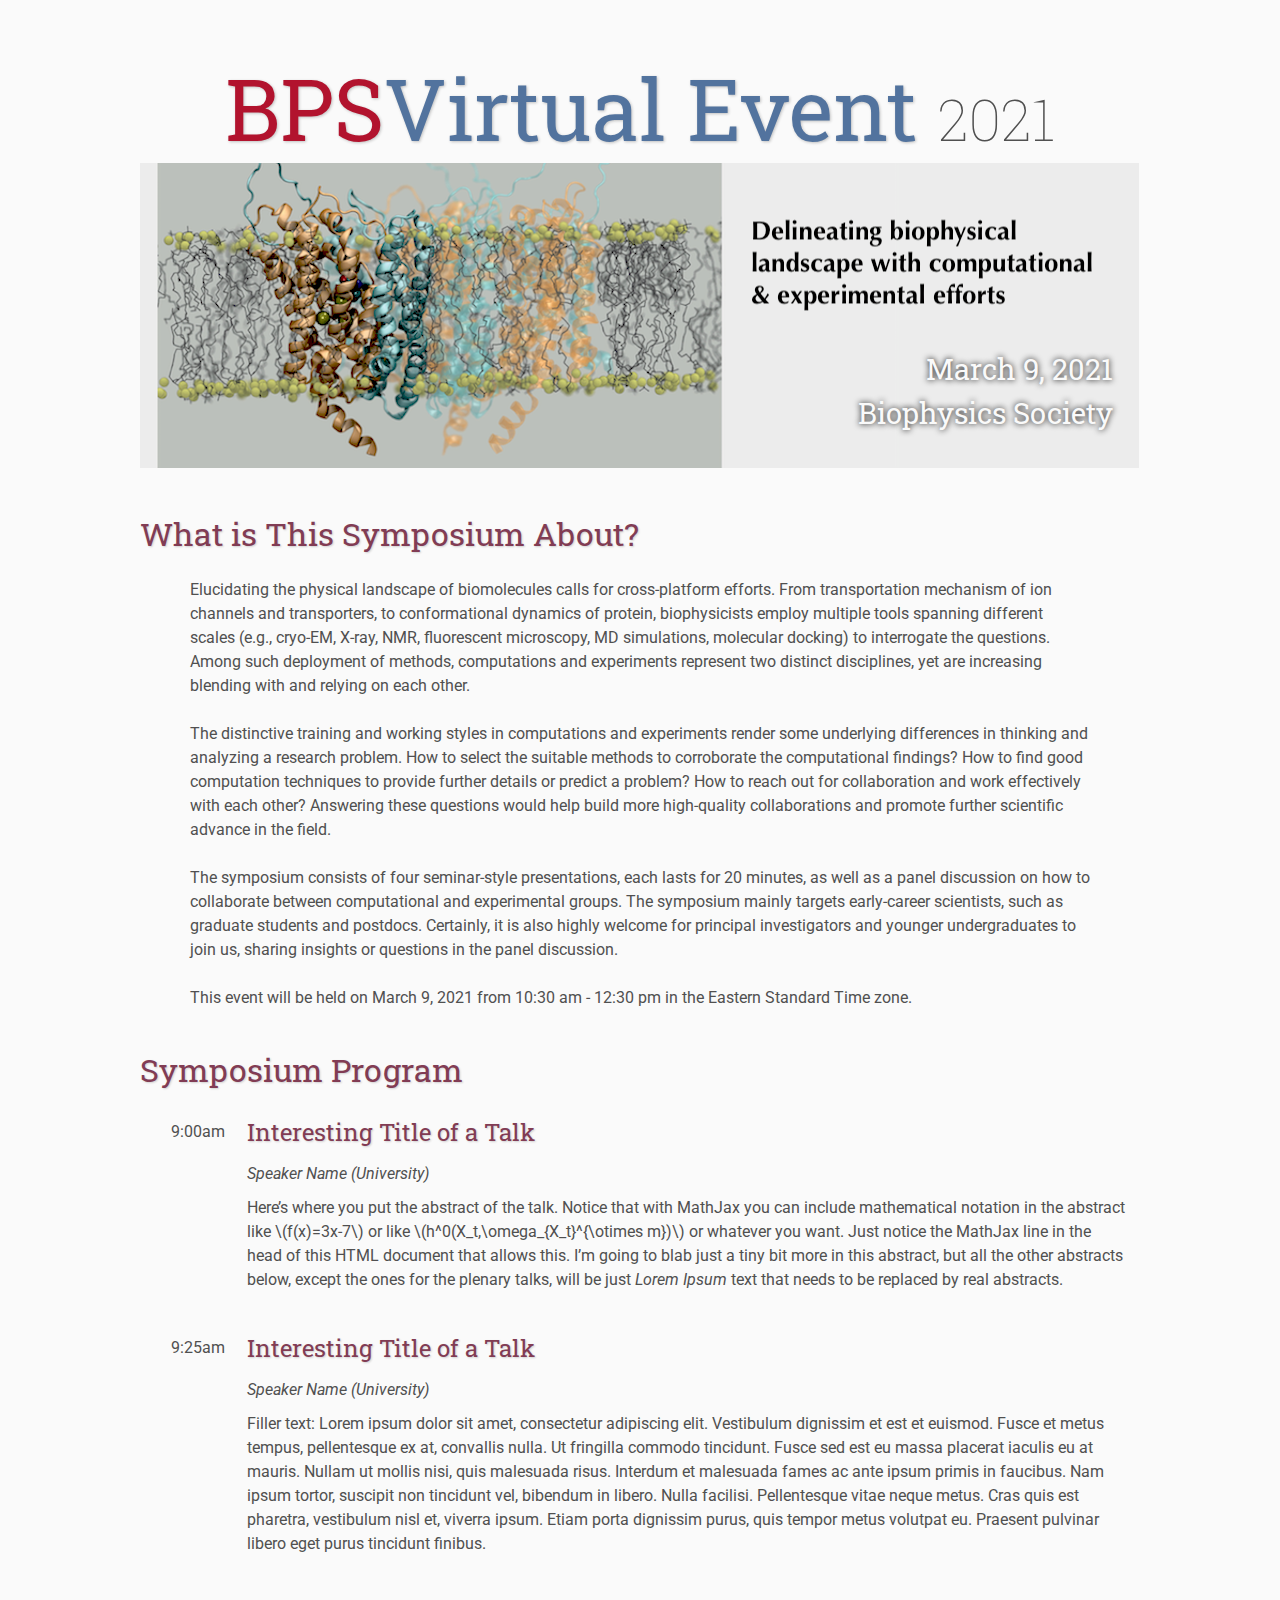
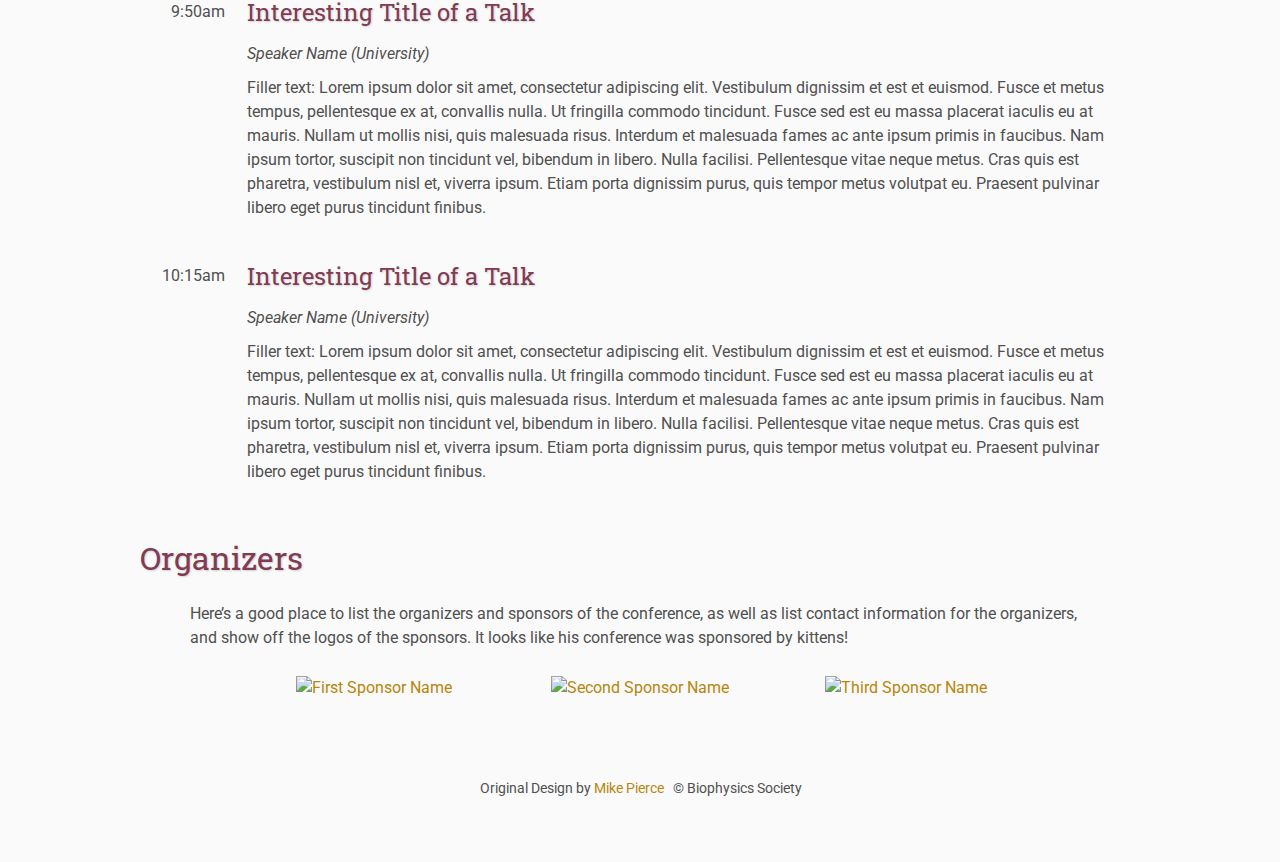
==== index.html @ ab9d761b "Update index.html" ====
<!DOCTYPE html>
<html lang='en'>

<head>
    <base href=".">
    <link rel="shortcut icon" type="image/png" href="assets/favicon.png"/>
    <link rel="stylesheet" type="text/css" media="all" href="assets/main.css"/>
    <meta name="description" content="Conference Template">
    <meta name="resource-type" content="document">
    <meta name="distribution" content="global">
    <meta name="KeyWords" content="Conference">
    <title>BPS Virtual Event</title>
</head>

<body>

    <div class="banner">
        <img src="assets/banner8.png" alt="Conference Banner">
        <div class="top-left">
            <span class="title1">BPS</span><span class="title2">Virtual Event</span> <span class="year">2021</span>
        </div>
        <div class="bottom-right">
            March 9, 2021 <br> Biophysics Society
        </div>
    </div>


    <h2>What is This Symposium About?</h2>
    <p>
        Elucidating the physical landscape of biomolecules calls for cross-platform efforts. From transportation mechanism of ion channels and transporters, to conformational dynamics of protein, biophysicists employ multiple tools spanning different scales (e.g., cryo-EM, X-ray, NMR, fluorescent microscopy, MD simulations, molecular docking) to interrogate the questions. Among such deployment of methods, computations and experiments represent two distinct disciplines, yet are increasing blending with and relying on each other.
    </p>
    <p>
        The distinctive training and working styles in computations and experiments render some underlying differences in thinking and analyzing a research problem. How to select the suitable methods to corroborate the computational findings? How to find good computation techniques to provide further details or predict a problem? How to reach out for collaboration and work effectively with each other? Answering these questions would help build more high-quality collaborations and promote further scientific advance in the field.
    </p>
    <p>
        The symposium consists of four seminar-style presentations, each lasts for 20 minutes, as well as a panel discussion on how to collaborate between computational and experimental groups. The symposium mainly targets early-career scientists, such as graduate students and postdocs. Certainly, it is also highly welcome for principal investigators and younger undergraduates to join us, sharing insights or questions in the panel discussion.
    </p>
    <p>
        This event will be held on March 9, 2021 from 10:30 am - 12:30 pm in the Eastern Standard Time zone.
    </p>

    <h2>Symposium Program</h2>
    <table id="PUTSPEAKERNAMEHERE">
        <tr>
            <td class="date" rowspan="3">
                9:00am
            </td>
            <td class="title">
                Interesting Title of a Talk
            </td>
        </tr>
        <tr>
            <td class="speaker">
                Speaker Name (University)
            </td>
        </tr>
        <tr>
            <td class="abstract">
                Here&rsquo;s where you put the abstract of the talk. Notice that with MathJax you can include mathematical notation in the abstract like \(f(x)=3x-7\) or like \(h^0(X_t,\omega_{X_t}^{\otimes m})\) or whatever you want. Just notice the MathJax line in the head of this HTML document that allows this. I&rsquo;m going to blab just a tiny bit more in this abstract, but all the other abstracts below, except the ones for the plenary talks, will be just <i>Lorem Ipsum</i> text that needs to be replaced by real abstracts.
            </td>
        </tr>
    </table>

    <table id="PUTSPEAKERNAMEHERE">
        <tr>
            <td class="date" rowspan="3">
                9:25am
            </td>
            <td class="title">
                Interesting Title of a Talk
            </td>
        </tr>
        <tr>
            <td class="speaker">
                Speaker Name (University)
            </td>
        </tr>
        <tr>
            <td class="abstract">
                Filler text: Lorem ipsum dolor sit amet, consectetur adipiscing elit. Vestibulum dignissim et est et euismod. Fusce et metus tempus, pellentesque ex at, convallis nulla. Ut fringilla commodo tincidunt. Fusce sed est eu massa placerat iaculis eu at mauris. Nullam ut mollis nisi, quis malesuada risus. Interdum et malesuada fames ac ante ipsum primis in faucibus. Nam ipsum tortor, suscipit non tincidunt vel, bibendum in libero. Nulla facilisi. Pellentesque vitae neque metus. Cras quis est pharetra, vestibulum nisl et, viverra ipsum. Etiam porta dignissim purus, quis tempor metus volutpat eu. Praesent pulvinar libero eget purus tincidunt finibus.
            </td>
        </tr>
    </table>

    <table id="PUTSPEAKERNAMEHERE">
        <tr>
            <td class="date" rowspan="3">
                9:50am
            </td>
            <td class="title">
                Interesting Title of a Talk
            </td>
        </tr>
        <tr>
            <td class="speaker">
                Speaker Name (University)
            </td>
        </tr>
        <tr>
            <td class="abstract">
                Filler text: Lorem ipsum dolor sit amet, consectetur adipiscing elit. Vestibulum dignissim et est et euismod. Fusce et metus tempus, pellentesque ex at, convallis nulla. Ut fringilla commodo tincidunt. Fusce sed est eu massa placerat iaculis eu at mauris. Nullam ut mollis nisi, quis malesuada risus. Interdum et malesuada fames ac ante ipsum primis in faucibus. Nam ipsum tortor, suscipit non tincidunt vel, bibendum in libero. Nulla facilisi. Pellentesque vitae neque metus. Cras quis est pharetra, vestibulum nisl et, viverra ipsum. Etiam porta dignissim purus, quis tempor metus volutpat eu. Praesent pulvinar libero eget purus tincidunt finibus.
            </td>
        </tr>
    </table>
    
    <table id="PUTSPEAKERNAMEHERE">
        <tr>
            <td class="date" rowspan="3">
                10:15am
            </td>
            <td class="title">
                Interesting Title of a Talk
            </td>
        </tr>
        <tr>
            <td class="speaker">
                Speaker Name (University)
            </td>
        </tr>
        <tr>
            <td class="abstract">
                Filler text: Lorem ipsum dolor sit amet, consectetur adipiscing elit. Vestibulum dignissim et est et euismod. Fusce et metus tempus, pellentesque ex at, convallis nulla. Ut fringilla commodo tincidunt. Fusce sed est eu massa placerat iaculis eu at mauris. Nullam ut mollis nisi, quis malesuada risus. Interdum et malesuada fames ac ante ipsum primis in faucibus. Nam ipsum tortor, suscipit non tincidunt vel, bibendum in libero. Nulla facilisi. Pellentesque vitae neque metus. Cras quis est pharetra, vestibulum nisl et, viverra ipsum. Etiam porta dignissim purus, quis tempor metus volutpat eu. Praesent pulvinar libero eget purus tincidunt finibus.
            </td>
        </tr>
    </table>    
    
    <h2>Organizers</h2>
    <p>
        Here&rsquo;s a good place to list the organizers and sponsors of the conference,
        as well as list contact information for the organizers,
        and show off the logos of the sponsors.
        It looks like his conference was sponsored by kittens!
    </p>
    <table class="sponsors">
        <tr>
            <td class="sponsor">
                <a href="http://www.eyebleach.me/">
                    <img src="assets/kitten1.jpg" alt="First Sponsor Name">
                </a>
            </td>
            <td class="sponsor">
                <a href="http://www.eyebleach.me/">
                    <img src="assets/kitten2.jpg" alt="Second Sponsor Name" style="width: 80%">
                </a>
            </td>
            <td class="sponsor">
                <a href="http://www.eyebleach.me/">
                    <img src="assets/kitten3.jpg" alt="Third Sponsor Name">
                </a>
            </td>
        </tr>
    </table>

    <table class="footer">
        <tr>
            <td class="footer">Original Design by <a target="_blank" href="http://math.ucr.edu/~mpierce/">Mike Pierce</a></td> 
            <td class="footer">&copy; Biophysics Society</td> 
        </tr>
    </table>

    </body>
</html>
---- assets/main.css ----
/* main.css */

/* These are the colors and fonts used throughout the webpage.
 * I've listed them here so that a user may easily
 * do a search-and-replace for these to change the site theme.
 *   'Roboto',sans-serif; Font for the title text
 *   'Roboto-Slab',serif; Font for the body text 
 *   #fafafa; Background color of the site
 *   #505050; Foreground (text) color of the site
 *   #52739e; Navy, "Template" in the logo, current page in navigation, special titles in the Program
 *   #b2132e; Reddish, "Conference" in the logo, hover color for links
 *   #813c54; Heading color, titles in the Program
 *   #b8860b; Dark Goldenrod, color for links
 */

@import url('https://fonts.googleapis.com/css?family=Roboto%7CRoboto+Slab');

*{
    border:0;
    font:inherit;
    font-size:1em;
    margin:0;
    padding:0;
    vertical-align:baseline;
}

body{
    background-color: #fafafa;
    background-size: cover;
    background-attachment: fixed;
    color: #505050; 
    text-align:left;
    font-family:'Roboto',sans-serif;
    font-size:1em;
    line-height:1.5em;
    margin: 60px auto;
    width: 1000px;
}

a{color: #b8860b; text-decoration:none;}
a.current{color: #52739e;}
a.current:hover{color: #e82945;}
a:hover{color: #b2132e;}
a:active{color: #e82945;}
h1,h2,h3,h4{clear:left; color: #813c54; margin:1.5em 0em 1em 0em; font-family:'Roboto Slab',serif; text-shadow: 1px 1px 2px #d0d0d0;}
h1{font-size:2.67em;}
h2{font-size:2.00em;}
h3{font-size:1.67em;}
h4{font-size:1.33em;}
p{list-style:none; margin:24px auto 24px auto; padding:0px; width:900px; text-align:left;}
li a, p a {text-decoration:underline; text-decoration-color:#b8860b;}
ul{list-style:none; margin:24px auto 24px auto; padding:0px; width:800px; text-align:left;}
ul li{list-style:none; margin:0px auto 0px auto; padding:0px; text-align:left;}
i,em{font-style:italic;}
b,strong{font-weight:bold;}
sup{
    vertical-align: super;
    font-size: 0.8em;
    line-height: 0;
}
sub{
    vertical-align: sub;
    font-size: 0.8em;
    line-height: 0;
}
table{
    width: 1000px;
    margin: 12px auto 24px auto;
    float: center;
    /* UNCOMMENT THIS FOR DEBUGGING THE ALIGNMENT */
    /*border: 1px solid black;*/
}
th,td{
    text-align: left;
    /* UNCOMMENT THIS FOR DEBUGGING THE ALIGNMENT */
    /*border: 1px solid black;*/
}

/* Website Banner */
.banner {position: relative; font-family:'Roboto Slab',serif;}
.top-left {font-size:5.33em; color: #505050; background: #fafafa; text-align: center; width: 1000px; height: 67px; position: absolute; padding: 36px 0 0 0; top: 0px;}
.bottom-right {font-size:1.83em; color: #fafafa; line-height: 1.5em; width: auto; height: 100px; padding: 0px 27px 27px 0px; text-align: right; position: absolute; bottom: 0px; right: 0px; text-shadow: 0px 0px 6px #000000;}

/* Conference Title Logo */
.title1{color: #b2132e; text-shadow: 1px 1px 3px #c0c0c0;} 
.title2{color: #52739e; text-shadow: 1px 1px 3px #c0c0c0;}
.year{color: #505050; font-size:0.67em; font-weight: lighter;}

/* Navigation Links (Home, Registration, etc) */
table.navigation{width:800px;}
td.navigation{font-size:1.67em; white-space:nowrap; width:20%; text-align:center; vertical-align:middle; padding:0px 0px 0px 0px;}

/* Sponsor Images */
table.sponsors{width:800px;}
td.sponsor{white-space:nowrap; width:33%; text-align:center; vertical-align:middle; padding:0px 0px 0px 0px;}
td.sponsor img{width: 100%}

/* The Table on the Program Page */
td.room{padding: 4px 12px 4px 4px; width: 90%; vertical-align:bottom; font-size:1.67em; color: #52739e; height:32px;}
td.date{white-space:nowrap; width:130px; text-align:right; vertical-align:top; padding:4px 16px 0px 0px;}
td.title{padding: 4px 12px 4px 4px; width: 90%; vertical-align:top; font-size:1.5em; color: #813c54; height:32px; font-family:'Roboto Slab',serif; text-shadow: 1px 1px 2px #d0d0d0; }
td.title-special{padding: 4px 12px 4px 4px; width: 90%; vertical-align:top; font-size:1.67em; color: #52739e; height:32px; font-family:'Roboto Slab',serif; text-shadow: 1px 1px 2px #d0d0d0;}
td.speaker{padding: 4px 12px 4px 4px; font-style: italic; font-size:1em; max-height:999999px}
td.abstract{padding: 4px 12px 12px 4px; font-size:1em; max-height:999999px}
td.abstract img{display: block; margin: 4px auto 8px auto}
table.plenary{padding-top: 8px; background: #ffffff;}

/* Registration and Directions iframes and Images */
iframe.registration{display:block; margin:1em auto 2em auto; width:700px; height:1400px; border:none;}
iframe.directions{display:block; margin:1em auto 2em auto; width:800px; height:400px; border:none;}
img.center{display:block; width:67%; margin:1em auto 2em auto;}

/* Flyer Images */
table.flyers{width:800px;}
td.flyer{white-space:nowrap; width:50%; text-align:center; vertical-align:middle; padding:0px 0px 0px 0px;}
td.sponsor img{width: 100%}

/* The Footer */
table.footer{font-size:0.875em; margin: 72px auto 12px auto; width:333px;}
td.footer{width:auto; text-align:center; vertical-align:middle;}

/* My hacky way of making the site mobile-friendly */
@media only screen and (max-width: 1100px) {
    h2{font-size:3.00em;}
    p{font-size:1.5em; line-height:1.5em;}
    th,td,tr{font-size:1.5em; line-height:1.5em;}
    td.date{font-size:1em; padding-top:0.5em;}
    td.navigation{font-size:1.5em; padding:0px 20px 0px 20px;}
    table.footer{font-size:0.33em;}
}
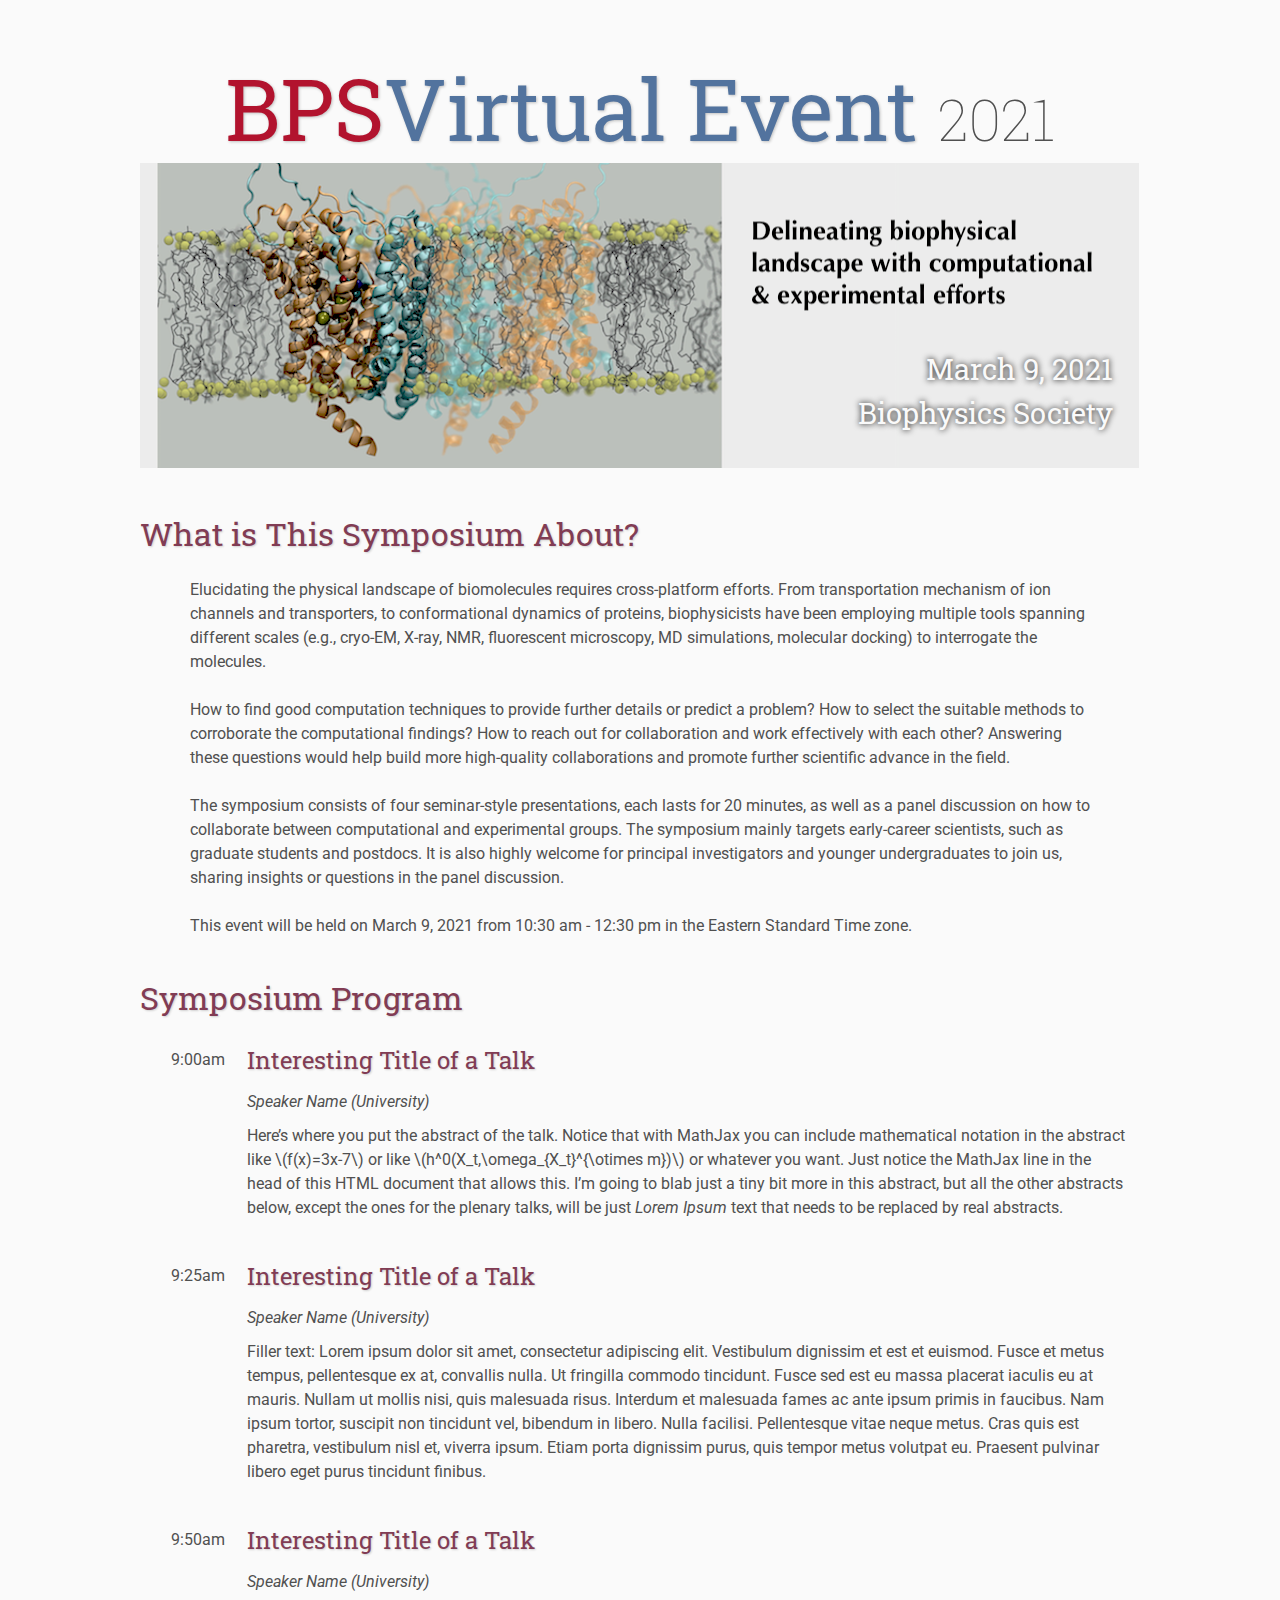
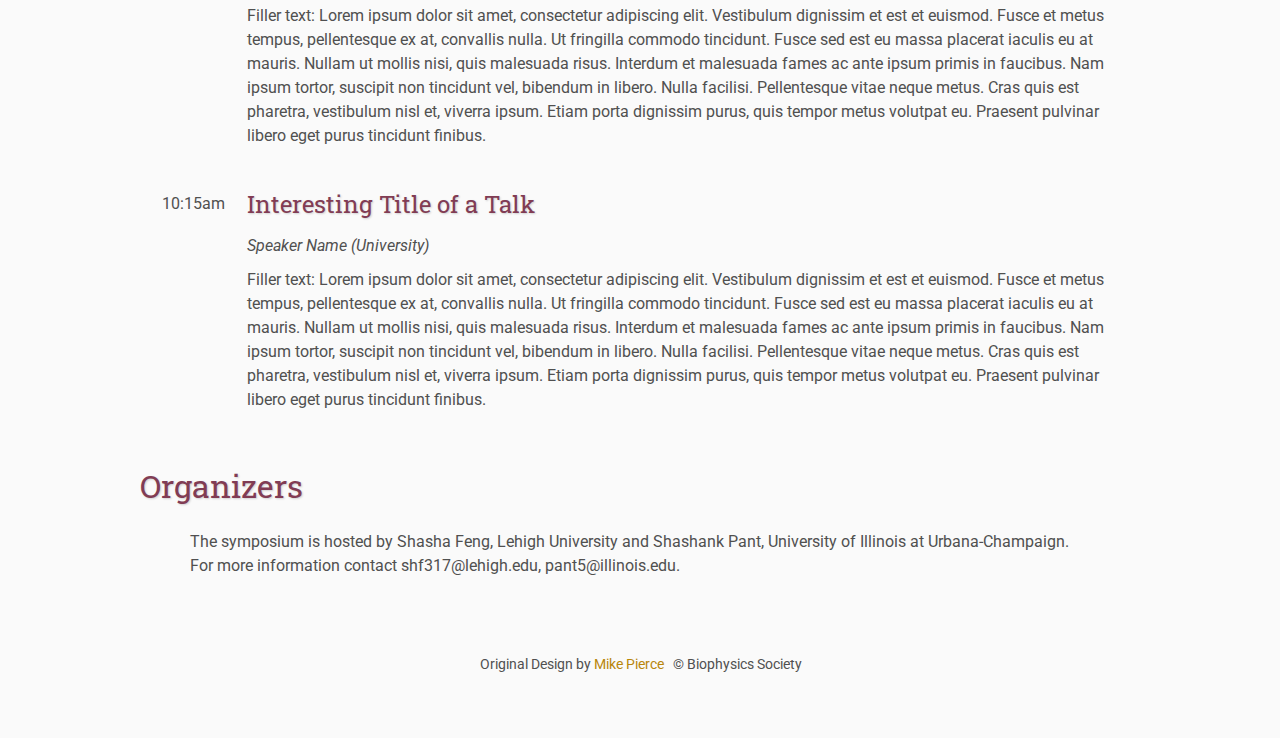
==== commit ee83f75c: "Update index.html" ====
--- a/index.html
+++ b/index.html
@@ -27,13 +27,13 @@
 
     <h2>What is This Symposium About?</h2>
     <p>
-        Elucidating the physical landscape of biomolecules calls for cross-platform efforts. From transportation mechanism of ion channels and transporters, to conformational dynamics of protein, biophysicists employ multiple tools spanning different scales (e.g., cryo-EM, X-ray, NMR, fluorescent microscopy, MD simulations, molecular docking) to interrogate the questions. Among such deployment of methods, computations and experiments represent two distinct disciplines, yet are increasing blending with and relying on each other.
+        Elucidating the physical landscape of biomolecules requires cross-platform efforts. From transportation mechanism of ion channels and transporters, to conformational dynamics of proteins, biophysicists have been employing multiple tools spanning different scales (e.g., cryo-EM, X-ray, NMR, fluorescent microscopy, MD simulations, molecular docking) to interrogate the molecules.
     </p>
     <p>
-        The distinctive training and working styles in computations and experiments render some underlying differences in thinking and analyzing a research problem. How to select the suitable methods to corroborate the computational findings? How to find good computation techniques to provide further details or predict a problem? How to reach out for collaboration and work effectively with each other? Answering these questions would help build more high-quality collaborations and promote further scientific advance in the field.
+        How to find good computation techniques to provide further details or predict a problem? How to select the suitable methods to corroborate the computational findings? How to reach out for collaboration and work effectively with each other? Answering these questions would help build more high-quality collaborations and promote further scientific advance in the field.
     </p>
     <p>
-        The symposium consists of four seminar-style presentations, each lasts for 20 minutes, as well as a panel discussion on how to collaborate between computational and experimental groups. The symposium mainly targets early-career scientists, such as graduate students and postdocs. Certainly, it is also highly welcome for principal investigators and younger undergraduates to join us, sharing insights or questions in the panel discussion.
+        The symposium consists of four seminar-style presentations, each lasts for 20 minutes, as well as a panel discussion on how to collaborate between computational and experimental groups. The symposium mainly targets early-career scientists, such as graduate students and postdocs. It is also highly welcome for principal investigators and younger undergraduates to join us, sharing insights or questions in the panel discussion.
     </p>
     <p>
         This event will be held on March 9, 2021 from 10:30 am - 12:30 pm in the Eastern Standard Time zone.
@@ -126,30 +126,8 @@
     
     <h2>Organizers</h2>
     <p>
-        Here&rsquo;s a good place to list the organizers and sponsors of the conference,
-        as well as list contact information for the organizers,
-        and show off the logos of the sponsors.
-        It looks like his conference was sponsored by kittens!
+       The symposium is hosted by Shasha Feng, Lehigh University and Shashank Pant, University of Illinois at Urbana-Champaign. For more information contact shf317@lehigh.edu, pant5@illinois.edu.
     </p>
-    <table class="sponsors">
-        <tr>
-            <td class="sponsor">
-                <a href="http://www.eyebleach.me/">
-                    <img src="assets/kitten1.jpg" alt="First Sponsor Name">
-                </a>
-            </td>
-            <td class="sponsor">
-                <a href="http://www.eyebleach.me/">
-                    <img src="assets/kitten2.jpg" alt="Second Sponsor Name" style="width: 80%">
-                </a>
-            </td>
-            <td class="sponsor">
-                <a href="http://www.eyebleach.me/">
-                    <img src="assets/kitten3.jpg" alt="Third Sponsor Name">
-                </a>
-            </td>
-        </tr>
-    </table>
 
     <table class="footer">
         <tr>
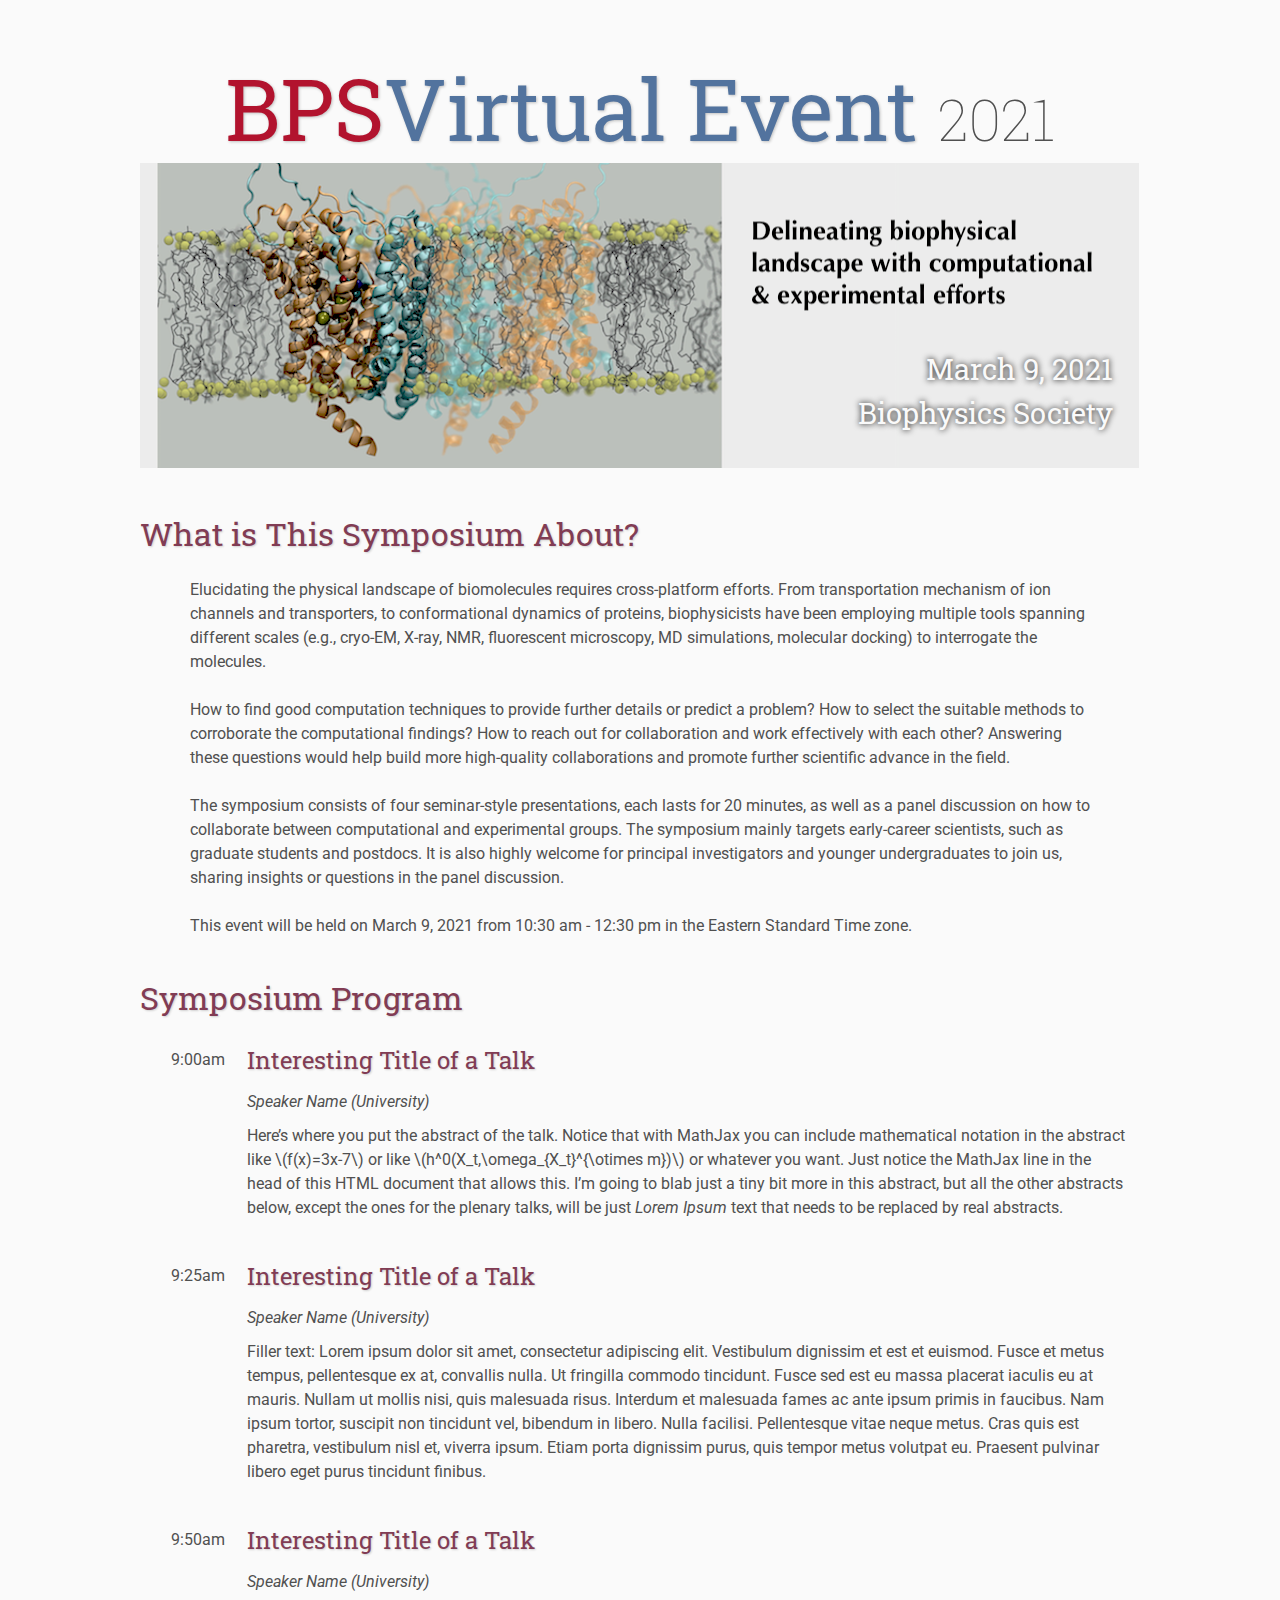
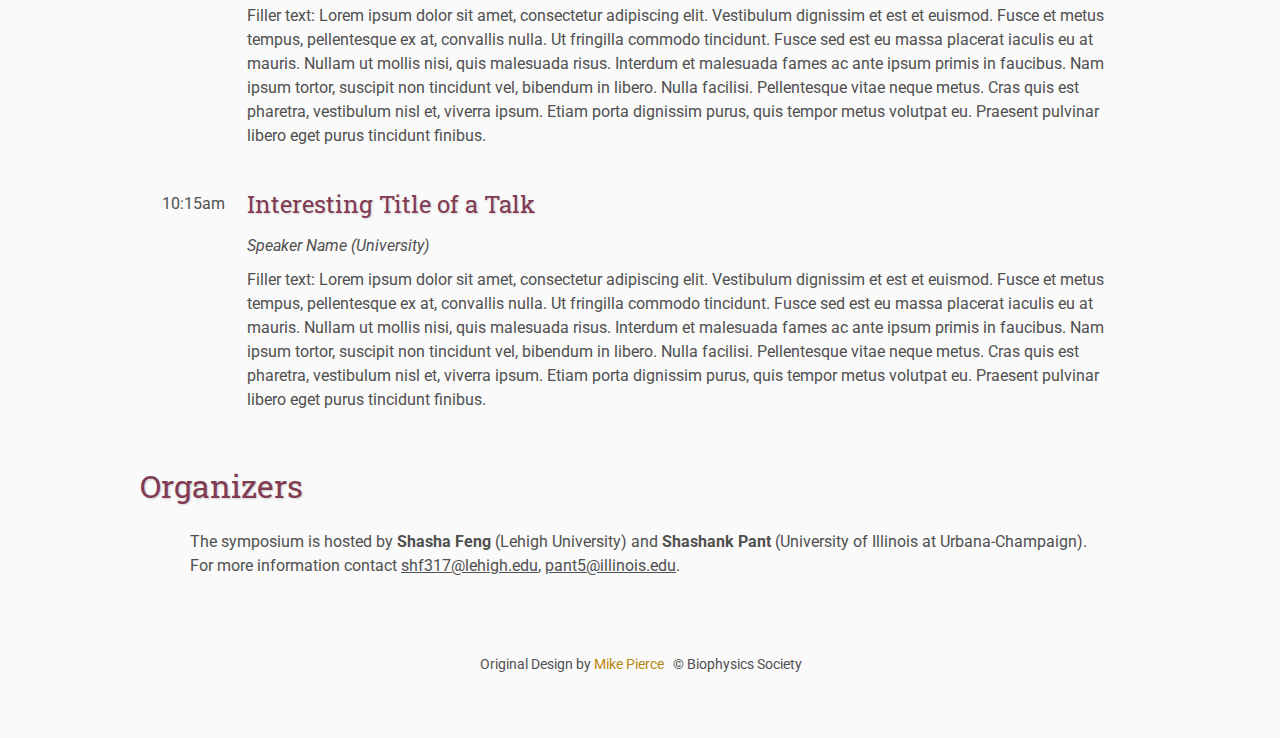
==== commit e8a92223: "update organizer info" ====
--- a/index.html
+++ b/index.html
@@ -126,7 +126,7 @@
     
     <h2>Organizers</h2>
     <p>
-       The symposium is hosted by Shasha Feng, Lehigh University and Shashank Pant, University of Illinois at Urbana-Champaign. For more information contact shf317@lehigh.edu, pant5@illinois.edu.
+       The symposium is hosted by <strong>Shasha Feng </strong> (Lehigh University) and <strong>Shashank Pant </strong> (University of Illinois at Urbana-Champaign). For more information contact <u>shf317@lehigh.edu</u>, <u>pant5@illinois.edu</u>.
     </p>
 
     <table class="footer">
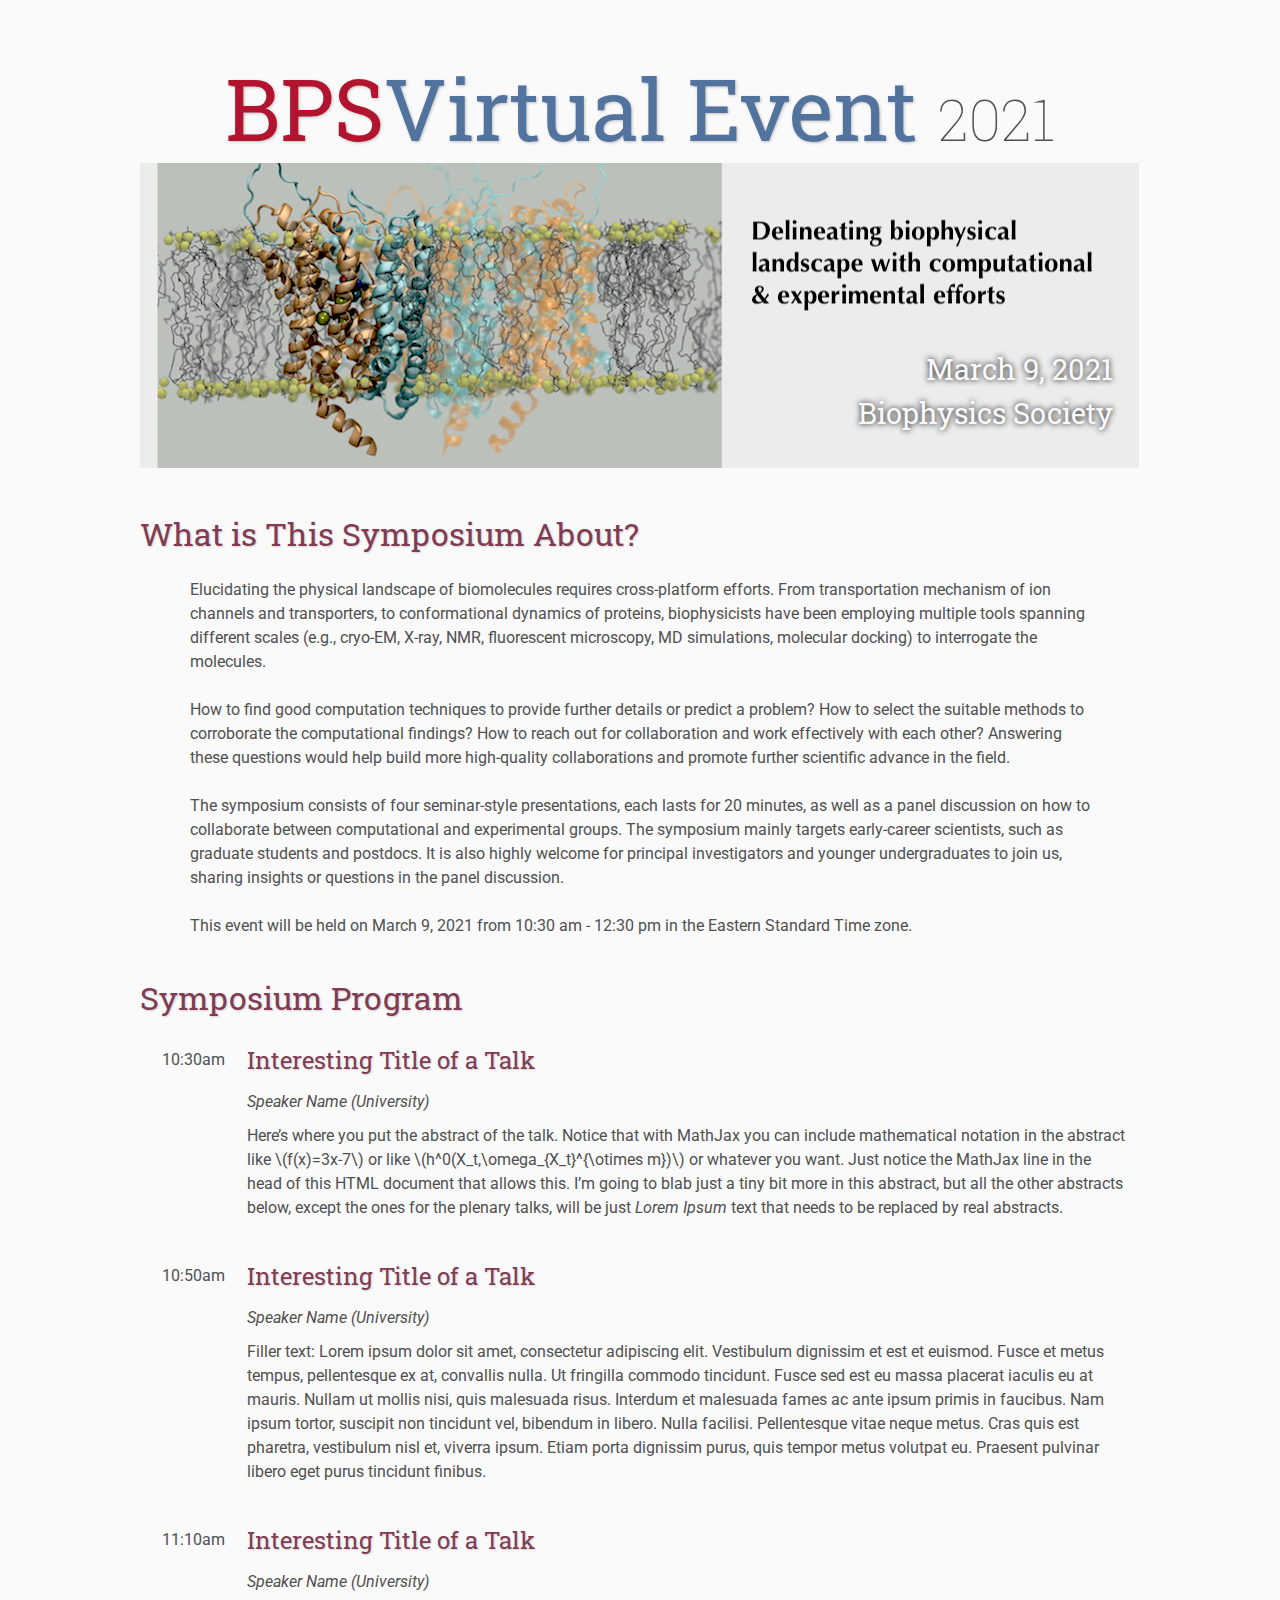
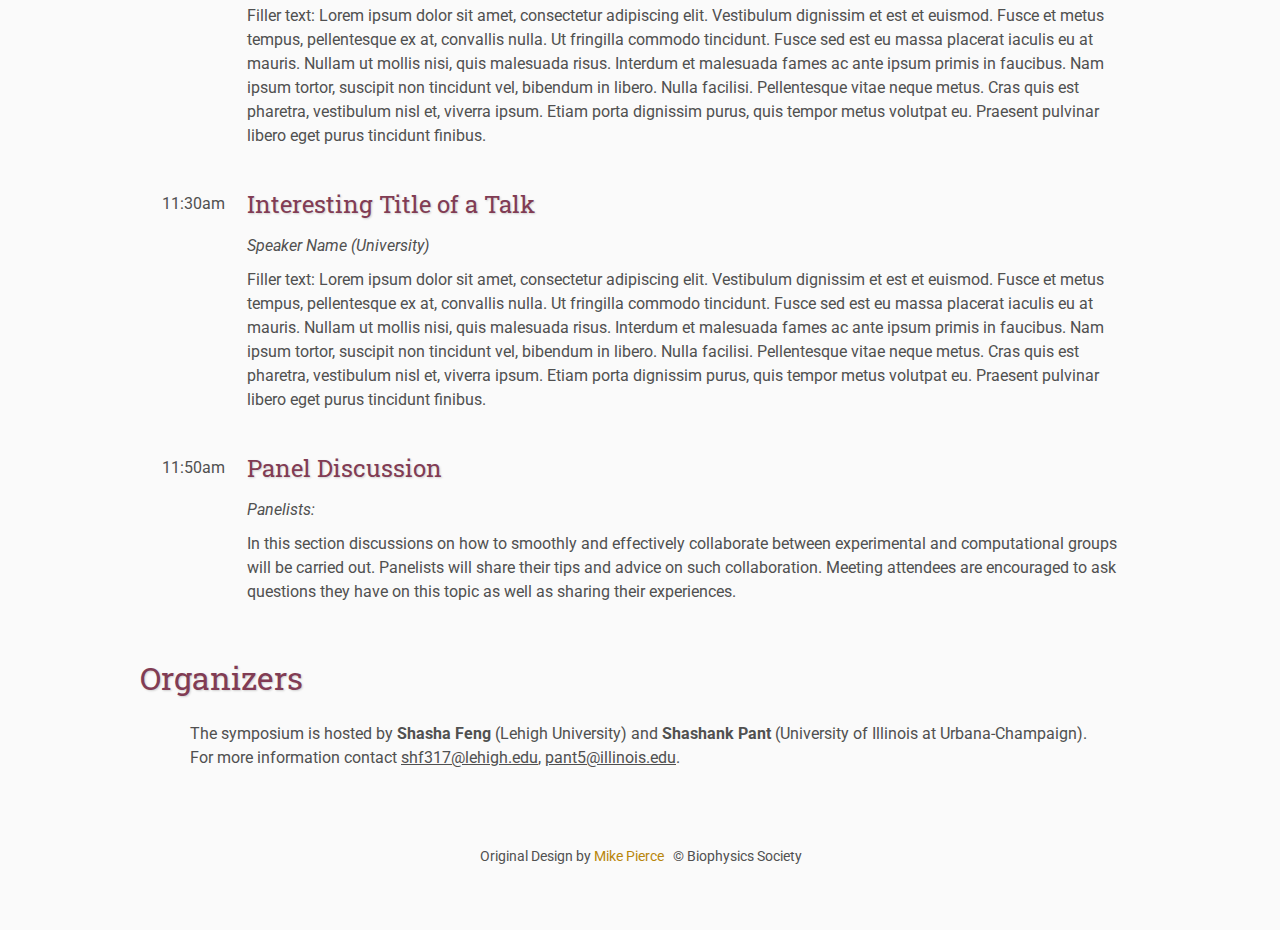
==== commit ee003f9c: "Update index.html" ====
--- a/index.html
+++ b/index.html
@@ -43,7 +43,7 @@
     <table id="PUTSPEAKERNAMEHERE">
         <tr>
             <td class="date" rowspan="3">
-                9:00am
+                10:30am
             </td>
             <td class="title">
                 Interesting Title of a Talk
@@ -64,7 +64,7 @@
     <table id="PUTSPEAKERNAMEHERE">
         <tr>
             <td class="date" rowspan="3">
-                9:25am
+                10:50am
             </td>
             <td class="title">
                 Interesting Title of a Talk
@@ -85,7 +85,7 @@
     <table id="PUTSPEAKERNAMEHERE">
         <tr>
             <td class="date" rowspan="3">
-                9:50am
+                11:10am
             </td>
             <td class="title">
                 Interesting Title of a Talk
@@ -106,7 +106,7 @@
     <table id="PUTSPEAKERNAMEHERE">
         <tr>
             <td class="date" rowspan="3">
-                10:15am
+                11:30am
             </td>
             <td class="title">
                 Interesting Title of a Talk
@@ -120,6 +120,27 @@
         <tr>
             <td class="abstract">
                 Filler text: Lorem ipsum dolor sit amet, consectetur adipiscing elit. Vestibulum dignissim et est et euismod. Fusce et metus tempus, pellentesque ex at, convallis nulla. Ut fringilla commodo tincidunt. Fusce sed est eu massa placerat iaculis eu at mauris. Nullam ut mollis nisi, quis malesuada risus. Interdum et malesuada fames ac ante ipsum primis in faucibus. Nam ipsum tortor, suscipit non tincidunt vel, bibendum in libero. Nulla facilisi. Pellentesque vitae neque metus. Cras quis est pharetra, vestibulum nisl et, viverra ipsum. Etiam porta dignissim purus, quis tempor metus volutpat eu. Praesent pulvinar libero eget purus tincidunt finibus.
+            </td>
+        </tr>
+    </table>    
+    
+    <table id="PUTSPEAKERNAMEHERE">
+        <tr>
+            <td class="date" rowspan="3">
+                11:50am
+            </td>
+            <td class="title">
+                Panel Discussion
+            </td>
+        </tr>
+        <tr>
+            <td class="speaker">
+                Panelists: 
+            </td>
+        </tr>
+        <tr>
+            <td class="abstract">
+                In this section discussions on how to smoothly and effectively collaborate between experimental and computational groups will be carried out. Panelists will share their tips and advice on such collaboration. Meeting attendees are encouraged to ask questions they have on this topic as well as sharing their experiences. 
             </td>
         </tr>
     </table>    
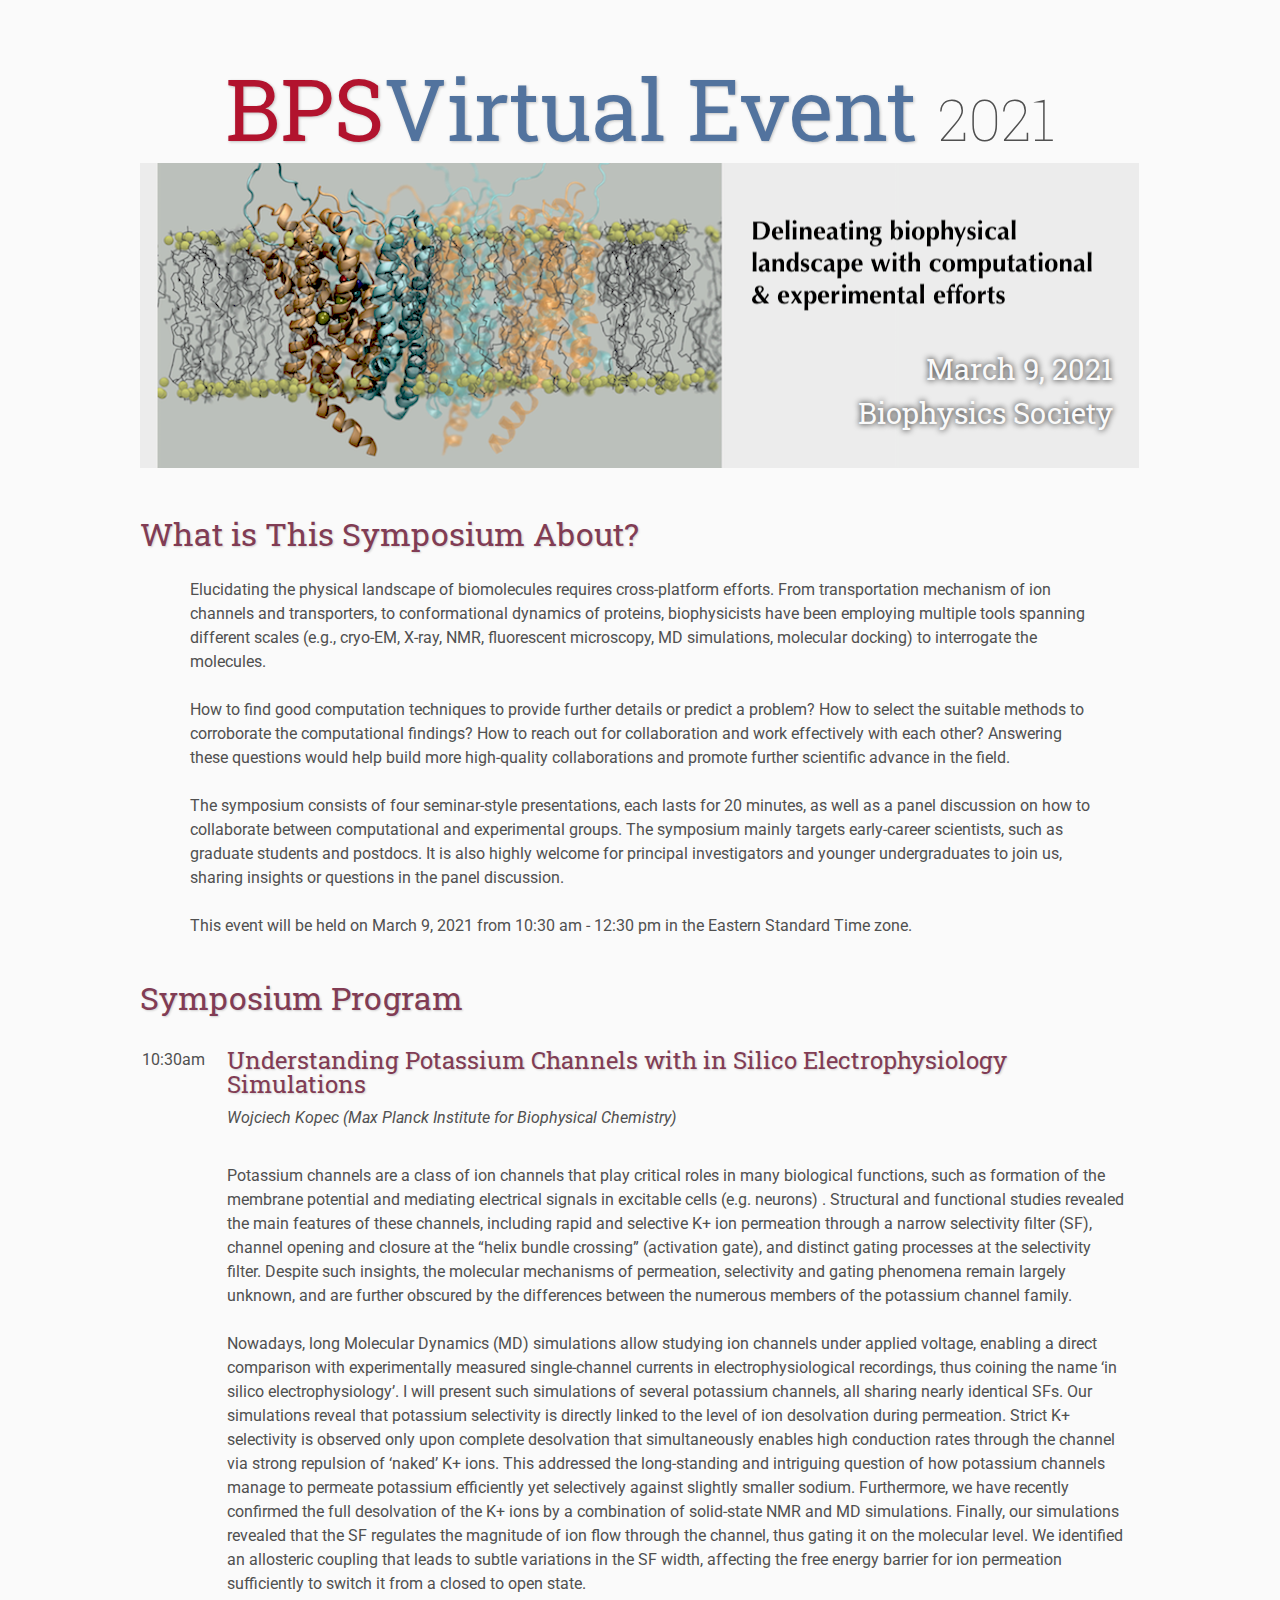
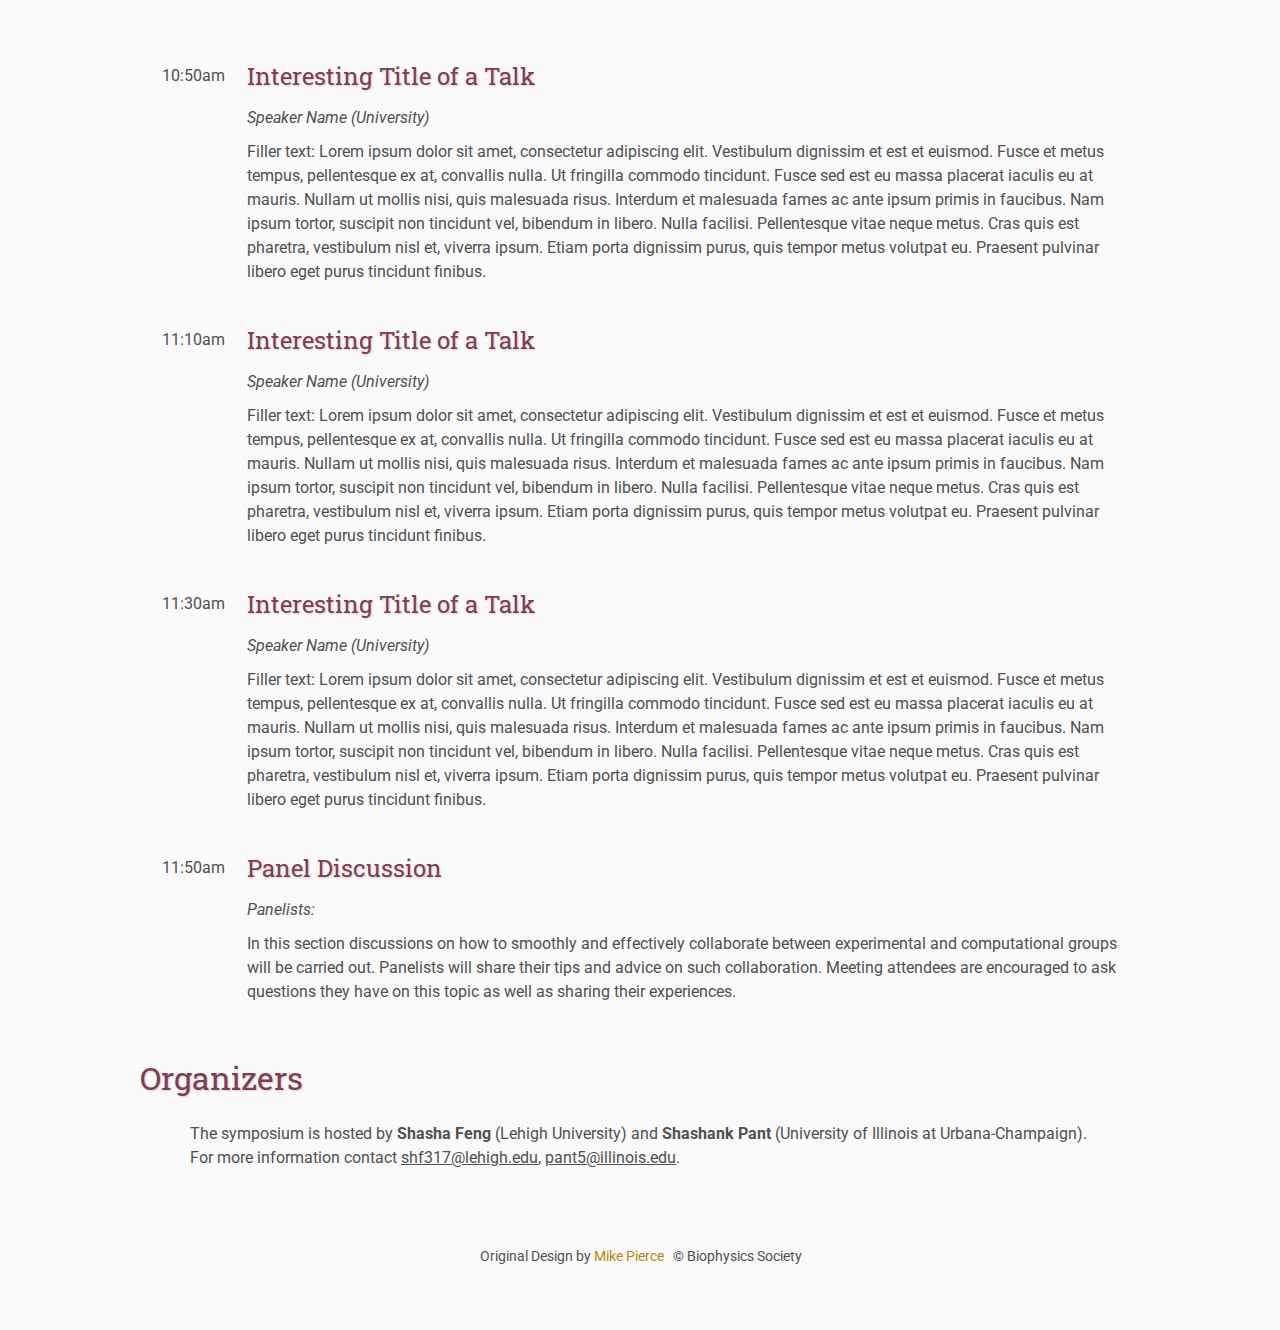
==== commit d35163aa: "add speaker 1 title abstract" ====
--- a/index.html
+++ b/index.html
@@ -46,17 +46,25 @@
                 10:30am
             </td>
             <td class="title">
-                Interesting Title of a Talk
+                Understanding Potassium Channels with in Silico Electrophysiology Simulations
             </td>
         </tr>
         <tr>
             <td class="speaker">
-                Speaker Name (University)
+                Wojciech Kopec (Max Planck Institute for Biophysical Chemistry)
             </td>
         </tr>
         <tr>
             <td class="abstract">
-                Here&rsquo;s where you put the abstract of the talk. Notice that with MathJax you can include mathematical notation in the abstract like \(f(x)=3x-7\) or like \(h^0(X_t,\omega_{X_t}^{\otimes m})\) or whatever you want. Just notice the MathJax line in the head of this HTML document that allows this. I&rsquo;m going to blab just a tiny bit more in this abstract, but all the other abstracts below, except the ones for the plenary talks, will be just <i>Lorem Ipsum</i> text that needs to be replaced by real abstracts.
+                <p>
+                Potassium channels are a class of ion channels that play critical roles in many biological functions, such as formation of the membrane potential and mediating electrical signals in excitable cells (e.g. neurons) . Structural and functional studies revealed the main features of these channels, including rapid and selective K+ ion permeation through a narrow selectivity filter (SF), channel opening and closure at the “helix bundle crossing” (activation gate), and distinct gating processes at the selectivity filter. Despite such insights, the molecular mechanisms of permeation, selectivity and gating phenomena remain largely unknown, and are further obscured by the differences between the numerous members of the potassium channel family.
+                 </p>
+                 <p>
+                 Nowadays, long Molecular Dynamics (MD) simulations allow studying ion channels under applied voltage, enabling a direct comparison with experimentally measured single-channel currents in electrophysiological recordings, thus coining the name ‘in silico electrophysiology’. I will present such simulations of several potassium channels, all sharing nearly identical SFs. Our simulations reveal that potassium selectivity is directly linked to the level of ion desolvation during permeation. Strict K+ selectivity is observed only upon complete desolvation that simultaneously enables high conduction rates through the channel via strong repulsion of ‘naked’ K+ ions. This addressed the long-standing and intriguing question of how potassium channels manage to permeate potassium efficiently yet selectively against slightly smaller sodium. Furthermore, we have recently confirmed the full desolvation of the K+ ions by a combination of solid-state NMR and MD simulations.
+
+Finally, our simulations revealed that the SF regulates the magnitude of ion flow through the channel, thus gating it on the molecular level. We identified an allosteric coupling that leads to subtle variations in the SF width, affecting the free energy barrier for ion permeation sufficiently to switch it from a closed to open state.
+
+                 </p>
             </td>
         </tr>
     </table>
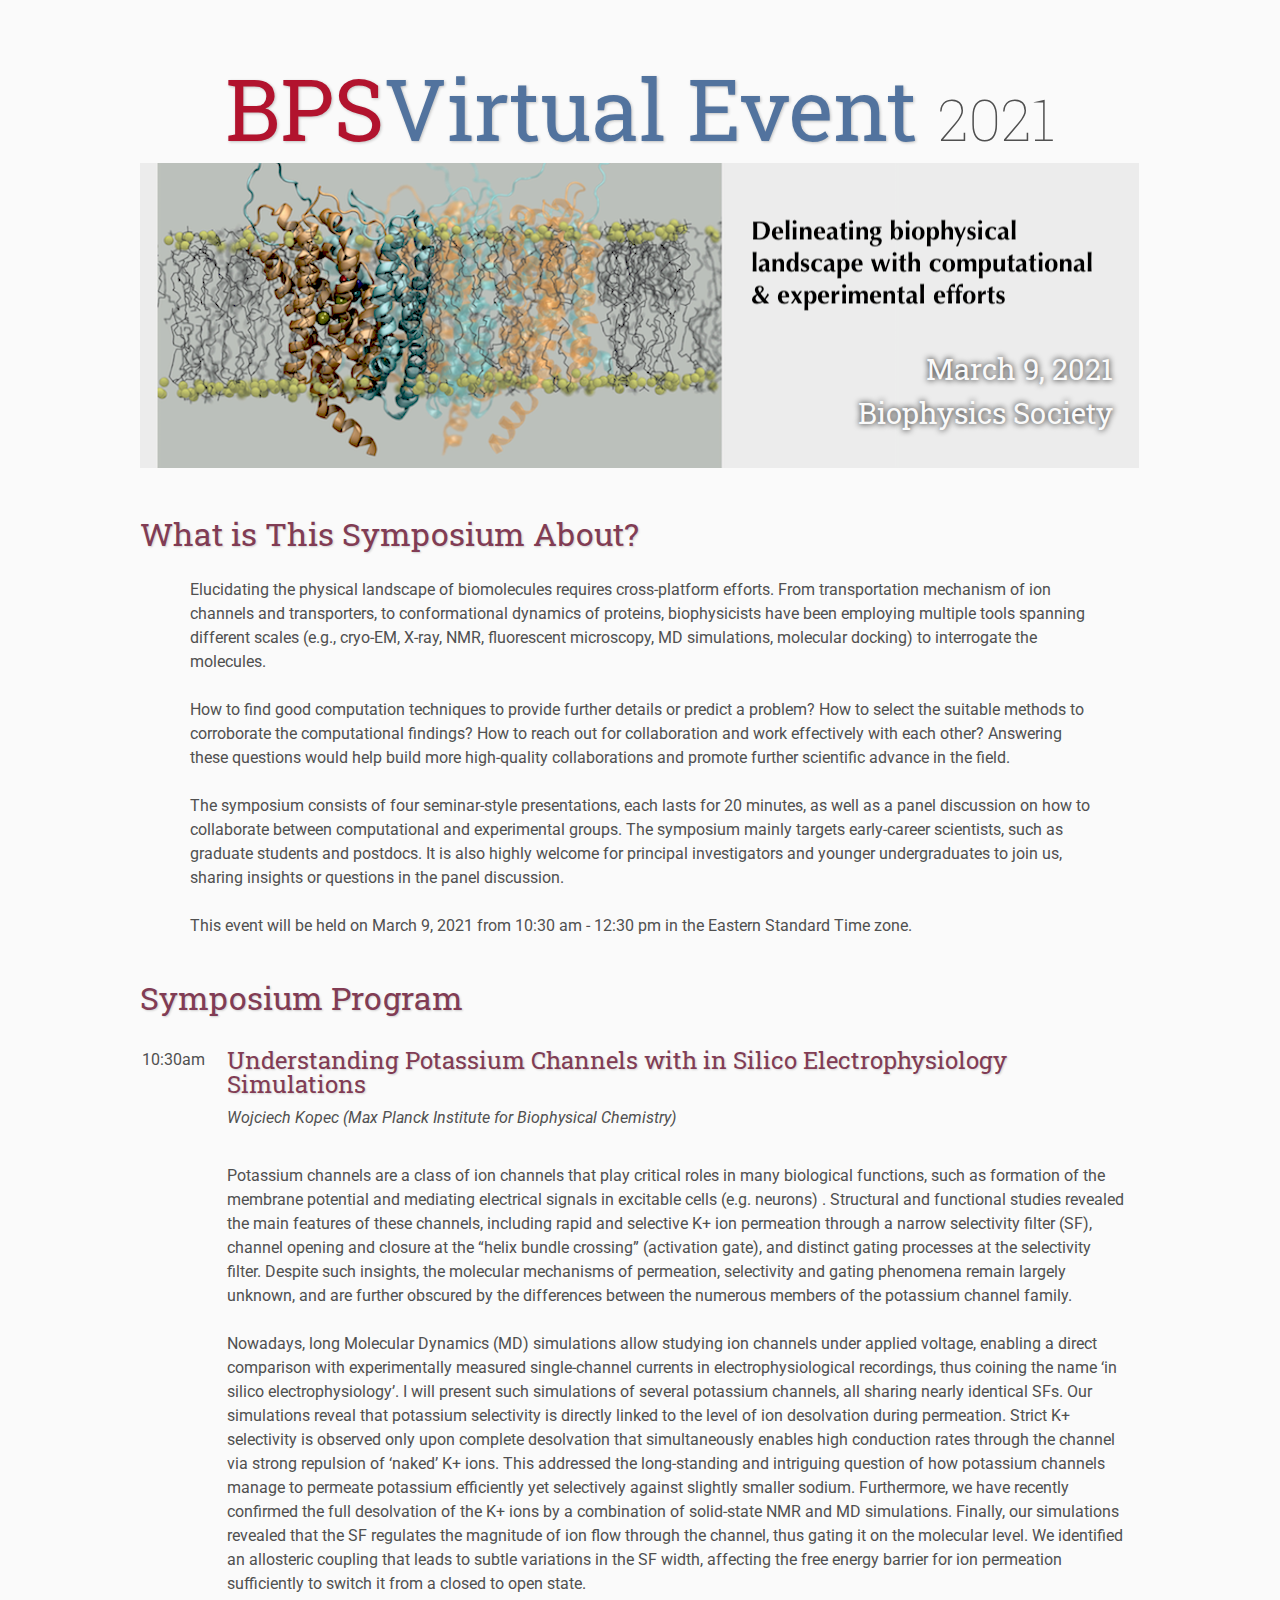
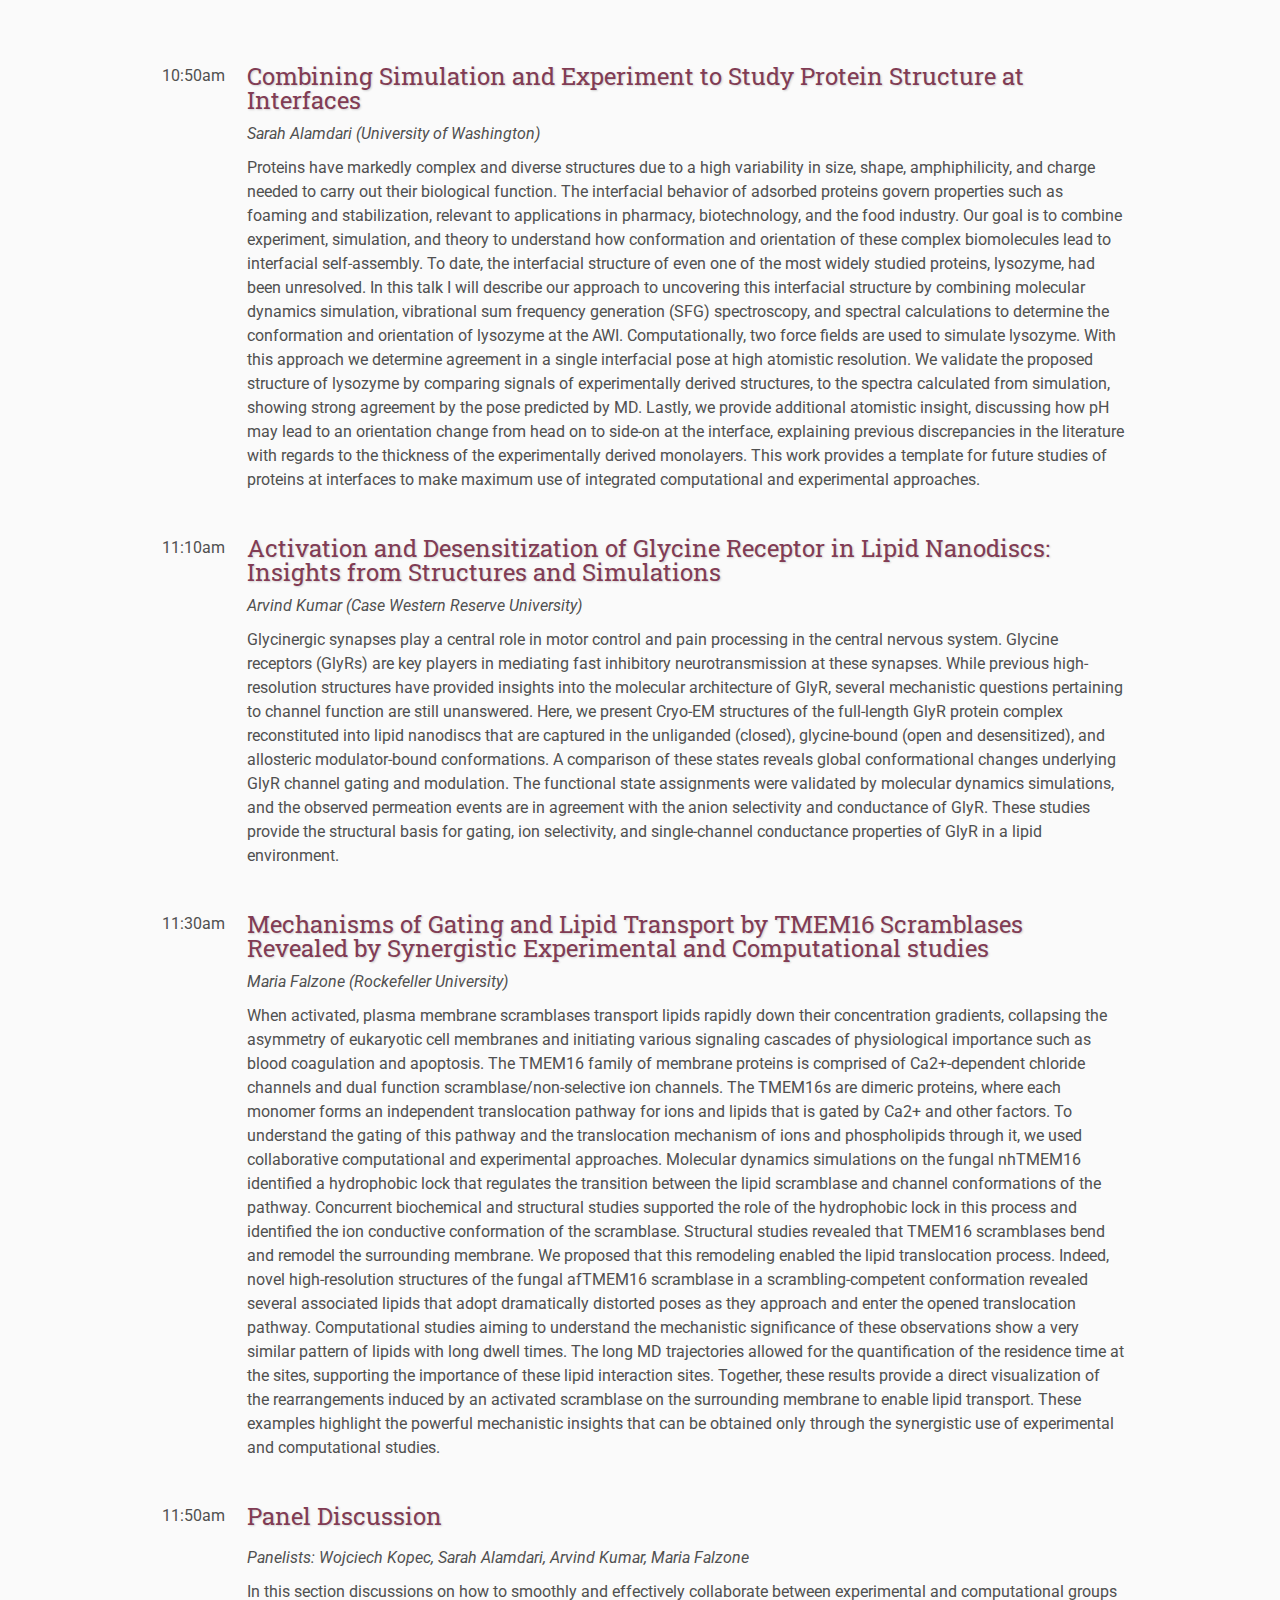
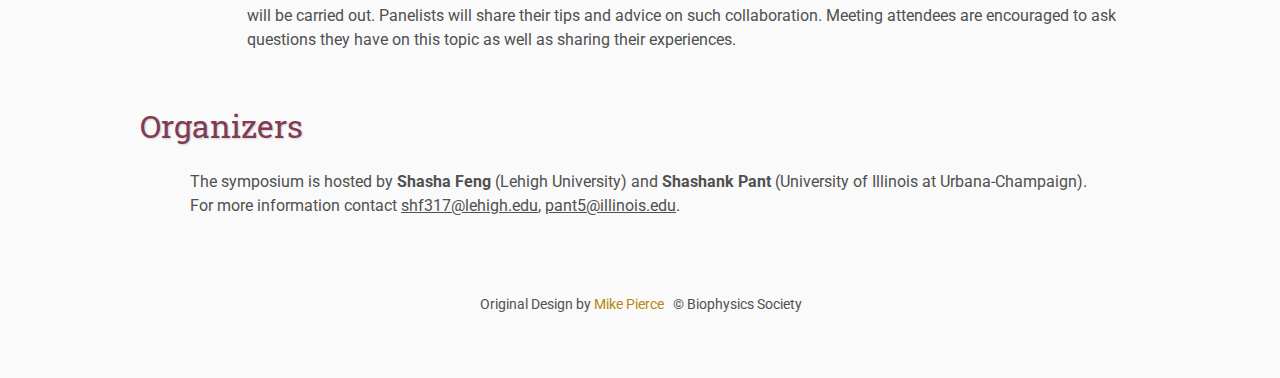
==== commit 2d1d89c2: "add speakers info" ====
--- a/index.html
+++ b/index.html
@@ -75,17 +75,18 @@
                 10:50am
             </td>
             <td class="title">
-                Interesting Title of a Talk
+                Combining Simulation and Experiment to Study Protein Structure at Interfaces
             </td>
         </tr>
         <tr>
             <td class="speaker">
-                Speaker Name (University)
+                Sarah Alamdari (University of Washington)
             </td>
         </tr>
         <tr>
             <td class="abstract">
-                Filler text: Lorem ipsum dolor sit amet, consectetur adipiscing elit. Vestibulum dignissim et est et euismod. Fusce et metus tempus, pellentesque ex at, convallis nulla. Ut fringilla commodo tincidunt. Fusce sed est eu massa placerat iaculis eu at mauris. Nullam ut mollis nisi, quis malesuada risus. Interdum et malesuada fames ac ante ipsum primis in faucibus. Nam ipsum tortor, suscipit non tincidunt vel, bibendum in libero. Nulla facilisi. Pellentesque vitae neque metus. Cras quis est pharetra, vestibulum nisl et, viverra ipsum. Etiam porta dignissim purus, quis tempor metus volutpat eu. Praesent pulvinar libero eget purus tincidunt finibus.
+                Proteins have markedly complex and diverse structures due to a high variability in size, shape, amphiphilicity, and charge needed to carry out their biological function. The interfacial behavior of adsorbed proteins govern properties such as foaming and stabilization, relevant to applications in pharmacy, biotechnology, and the food industry. Our goal is to combine experiment, simulation, and theory to understand how conformation and orientation of these complex biomolecules lead to interfacial self-assembly. To date, the interfacial structure of even one of the most widely studied proteins, lysozyme, had been unresolved. In this talk I will describe our approach to uncovering this interfacial structure by combining molecular dynamics simulation, vibrational sum frequency generation (SFG) spectroscopy, and spectral calculations to determine the conformation and orientation of lysozyme at the AWI. Computationally, two force fields are used to simulate lysozyme. With this approach we determine agreement in a single interfacial pose at high atomistic resolution. We validate the proposed structure of lysozyme by comparing signals of experimentally derived structures, to the spectra calculated from simulation, showing strong agreement by the pose predicted by MD. Lastly, we provide additional atomistic insight, discussing how pH may lead to an orientation change from head on to side-on at the interface, explaining previous discrepancies in the literature with regards to the thickness of the experimentally derived monolayers. This work provides a template for future studies of proteins at interfaces to make maximum use of integrated computational and experimental approaches.
+
             </td>
         </tr>
     </table>
@@ -96,17 +97,17 @@
                 11:10am
             </td>
             <td class="title">
-                Interesting Title of a Talk
+                Activation and Desensitization of Glycine Receptor in Lipid Nanodiscs: Insights from Structures and Simulations
             </td>
         </tr>
         <tr>
             <td class="speaker">
-                Speaker Name (University)
+               Arvind Kumar (Case Western Reserve University)
             </td>
         </tr>
         <tr>
             <td class="abstract">
-                Filler text: Lorem ipsum dolor sit amet, consectetur adipiscing elit. Vestibulum dignissim et est et euismod. Fusce et metus tempus, pellentesque ex at, convallis nulla. Ut fringilla commodo tincidunt. Fusce sed est eu massa placerat iaculis eu at mauris. Nullam ut mollis nisi, quis malesuada risus. Interdum et malesuada fames ac ante ipsum primis in faucibus. Nam ipsum tortor, suscipit non tincidunt vel, bibendum in libero. Nulla facilisi. Pellentesque vitae neque metus. Cras quis est pharetra, vestibulum nisl et, viverra ipsum. Etiam porta dignissim purus, quis tempor metus volutpat eu. Praesent pulvinar libero eget purus tincidunt finibus.
+                Glycinergic synapses play a central role in motor control and pain processing in the central nervous system. Glycine receptors (GlyRs) are key players in mediating fast inhibitory neurotransmission at these synapses. While previous high-resolution structures have provided insights into the molecular architecture of GlyR, several mechanistic questions pertaining to channel function are still unanswered. Here, we present Cryo-EM structures of the full-length GlyR protein complex reconstituted into lipid nanodiscs that are captured in the unliganded (closed), glycine-bound (open and desensitized), and allosteric modulator-bound conformations. A comparison of these states reveals global conformational changes underlying GlyR channel gating and modulation. The functional state assignments were validated by molecular dynamics simulations, and the observed permeation events are in agreement with the anion selectivity and conductance of GlyR. These studies provide the structural basis for gating, ion selectivity, and single-channel conductance properties of GlyR in a lipid environment.
             </td>
         </tr>
     </table>
@@ -117,17 +118,18 @@
                 11:30am
             </td>
             <td class="title">
-                Interesting Title of a Talk
+                Mechanisms of Gating and Lipid Transport by TMEM16 Scramblases Revealed by Synergistic Experimental and Computational studies
             </td>
         </tr>
         <tr>
             <td class="speaker">
-                Speaker Name (University)
+                Maria Falzone (Rockefeller University)
             </td>
         </tr>
         <tr>
             <td class="abstract">
-                Filler text: Lorem ipsum dolor sit amet, consectetur adipiscing elit. Vestibulum dignissim et est et euismod. Fusce et metus tempus, pellentesque ex at, convallis nulla. Ut fringilla commodo tincidunt. Fusce sed est eu massa placerat iaculis eu at mauris. Nullam ut mollis nisi, quis malesuada risus. Interdum et malesuada fames ac ante ipsum primis in faucibus. Nam ipsum tortor, suscipit non tincidunt vel, bibendum in libero. Nulla facilisi. Pellentesque vitae neque metus. Cras quis est pharetra, vestibulum nisl et, viverra ipsum. Etiam porta dignissim purus, quis tempor metus volutpat eu. Praesent pulvinar libero eget purus tincidunt finibus.
+                When activated, plasma membrane scramblases transport lipids rapidly down their concentration gradients, collapsing the asymmetry of eukaryotic cell membranes and initiating various signaling cascades of physiological importance such as blood coagulation and apoptosis. The TMEM16 family of membrane proteins is comprised of Ca2+-dependent chloride channels and dual function scramblase/non-selective ion channels. The TMEM16s are dimeric proteins, where each monomer forms an independent translocation pathway for ions and lipids that is gated by Ca2+ and other factors. To understand the gating of this pathway and the translocation mechanism of ions and phospholipids through it, we used collaborative computational and experimental approaches.  Molecular dynamics simulations on the fungal nhTMEM16 identified a hydrophobic lock that regulates the transition between the lipid scramblase and channel conformations of the pathway. Concurrent biochemical and structural studies supported the role of the hydrophobic lock in this process and identified the ion conductive conformation of the scramblase.  Structural studies revealed that TMEM16 scramblases bend and remodel the surrounding membrane. We proposed that this remodeling enabled the lipid translocation process. Indeed, novel high-resolution structures of the fungal afTMEM16 scramblase in a scrambling-competent conformation revealed several associated lipids that adopt dramatically distorted poses as they approach and enter the opened translocation pathway. Computational studies aiming to understand the mechanistic significance of these observations show a very similar pattern of lipids with long dwell times. The long MD trajectories allowed for the quantification of the residence time at the sites, supporting the importance of these lipid interaction sites.  Together, these results provide a direct visualization of the rearrangements induced by an activated scramblase on the surrounding membrane to enable lipid transport. These examples highlight the powerful mechanistic insights that can be obtained only through the synergistic use of experimental and computational studies.
+
             </td>
         </tr>
     </table>    
@@ -143,7 +145,7 @@
         </tr>
         <tr>
             <td class="speaker">
-                Panelists: 
+                Panelists: Wojciech Kopec, Sarah Alamdari, Arvind Kumar, Maria Falzone
             </td>
         </tr>
         <tr>
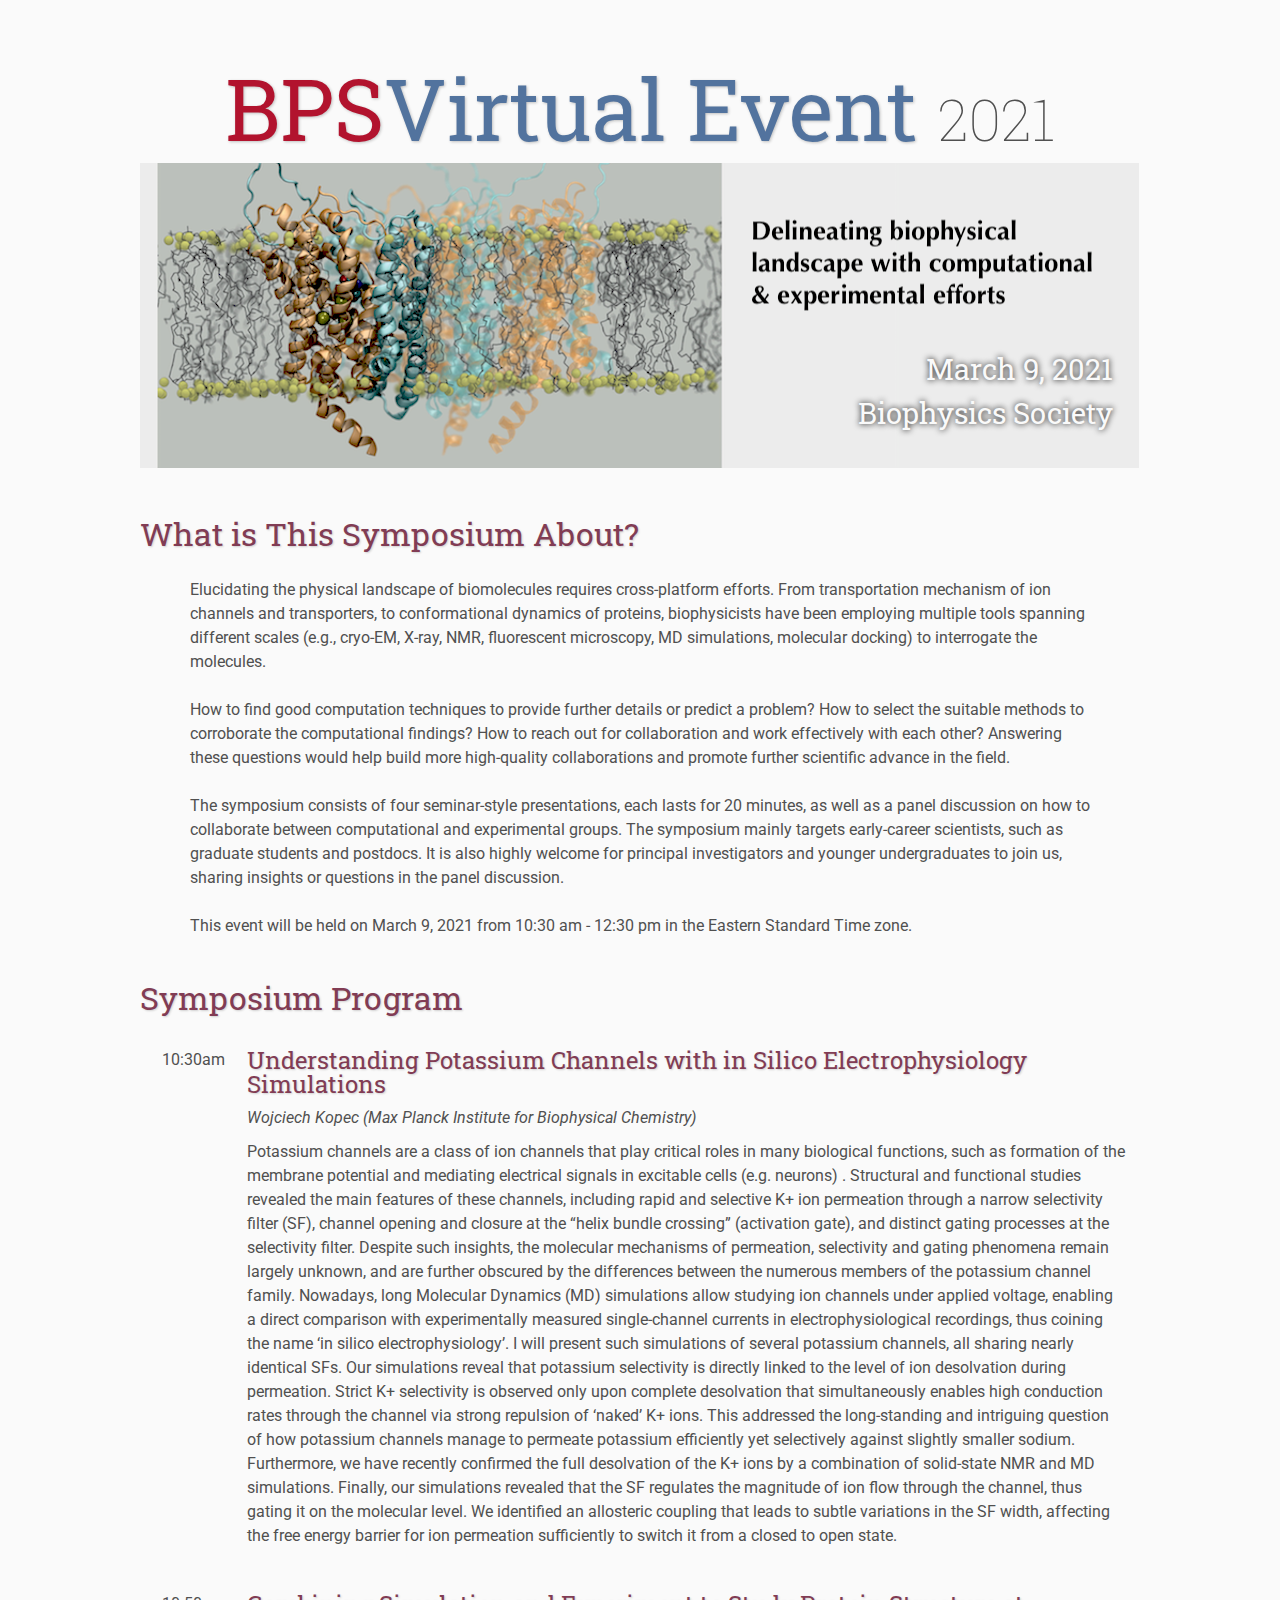
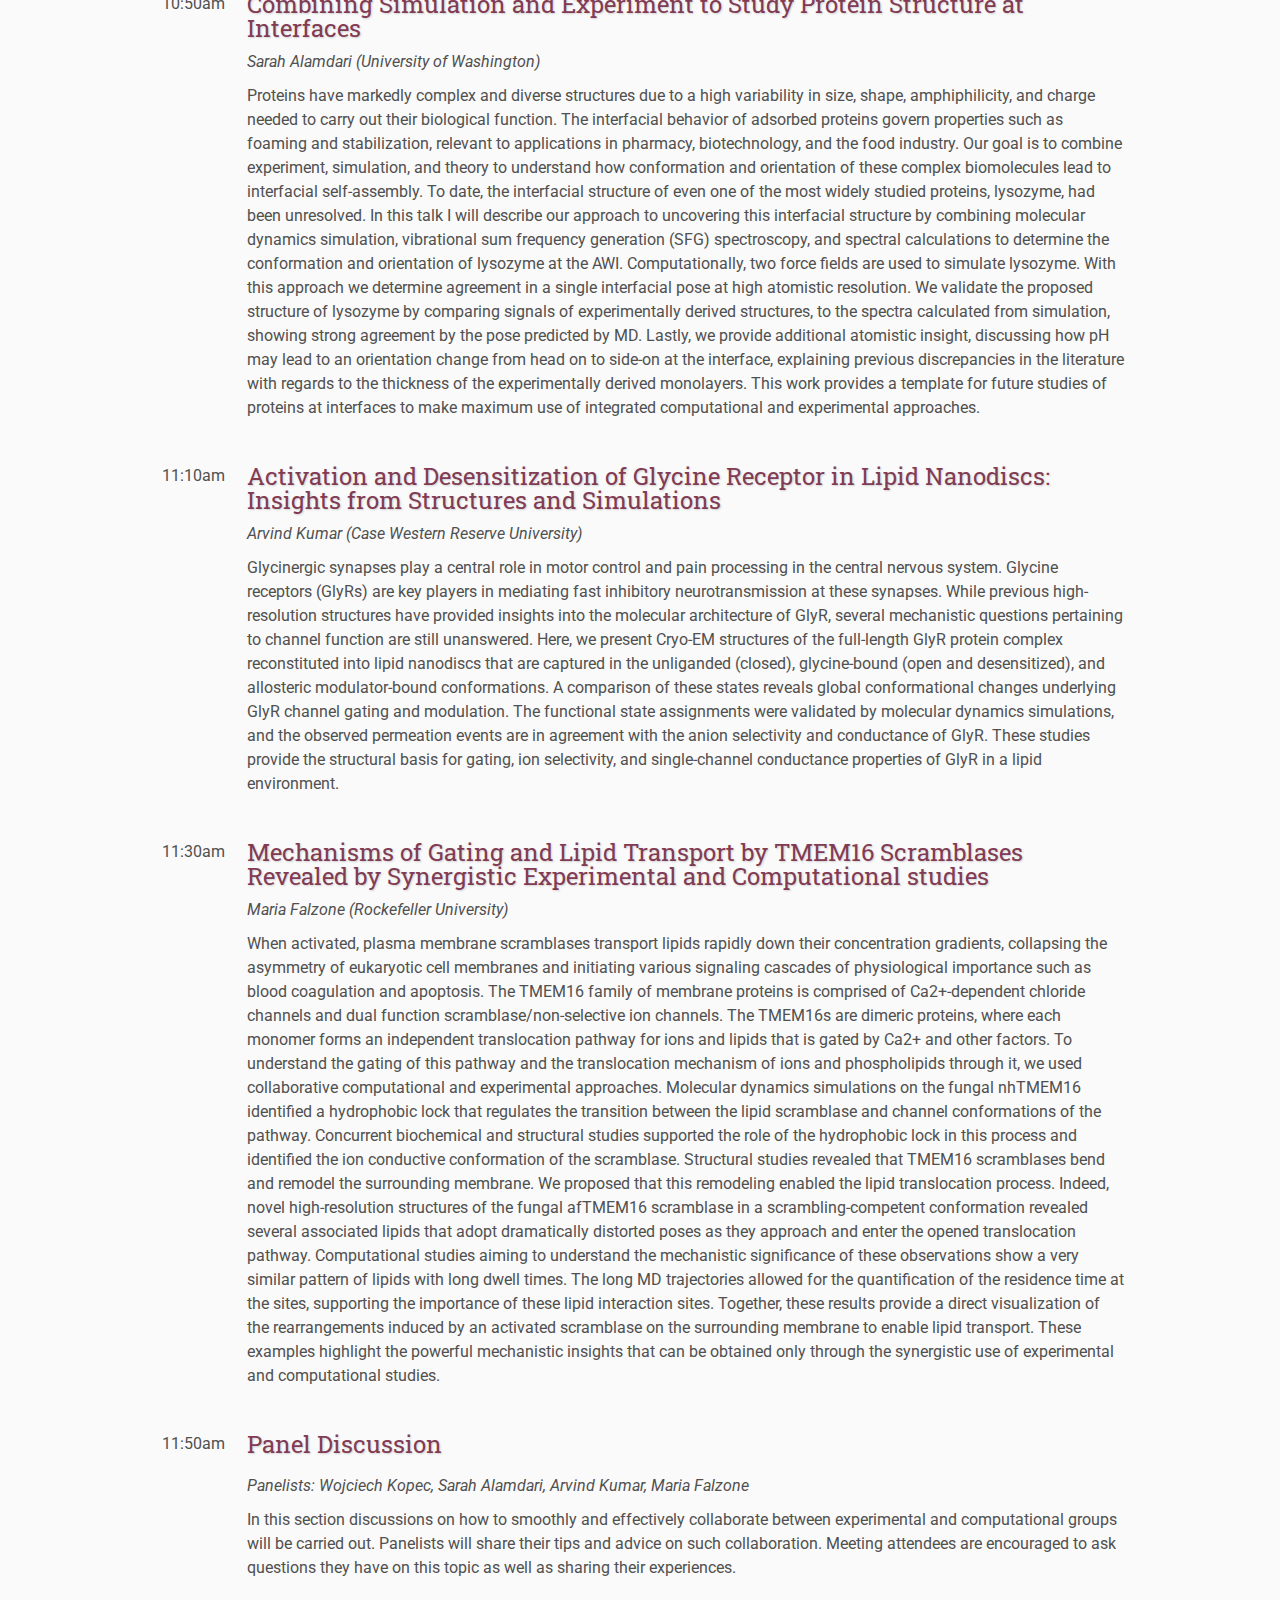
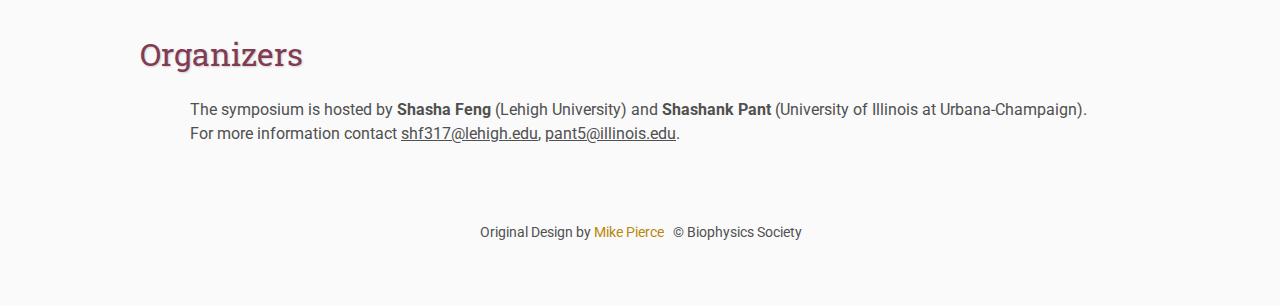
==== commit 90dbedfa: "update formating" ====
--- a/index.html
+++ b/index.html
@@ -56,15 +56,11 @@
         </tr>
         <tr>
             <td class="abstract">
-                <p>
                 Potassium channels are a class of ion channels that play critical roles in many biological functions, such as formation of the membrane potential and mediating electrical signals in excitable cells (e.g. neurons) . Structural and functional studies revealed the main features of these channels, including rapid and selective K+ ion permeation through a narrow selectivity filter (SF), channel opening and closure at the “helix bundle crossing” (activation gate), and distinct gating processes at the selectivity filter. Despite such insights, the molecular mechanisms of permeation, selectivity and gating phenomena remain largely unknown, and are further obscured by the differences between the numerous members of the potassium channel family.
-                 </p>
-                 <p>
                  Nowadays, long Molecular Dynamics (MD) simulations allow studying ion channels under applied voltage, enabling a direct comparison with experimentally measured single-channel currents in electrophysiological recordings, thus coining the name ‘in silico electrophysiology’. I will present such simulations of several potassium channels, all sharing nearly identical SFs. Our simulations reveal that potassium selectivity is directly linked to the level of ion desolvation during permeation. Strict K+ selectivity is observed only upon complete desolvation that simultaneously enables high conduction rates through the channel via strong repulsion of ‘naked’ K+ ions. This addressed the long-standing and intriguing question of how potassium channels manage to permeate potassium efficiently yet selectively against slightly smaller sodium. Furthermore, we have recently confirmed the full desolvation of the K+ ions by a combination of solid-state NMR and MD simulations.
 
 Finally, our simulations revealed that the SF regulates the magnitude of ion flow through the channel, thus gating it on the molecular level. We identified an allosteric coupling that leads to subtle variations in the SF width, affecting the free energy barrier for ion permeation sufficiently to switch it from a closed to open state.
 
-                 </p>
             </td>
         </tr>
     </table>
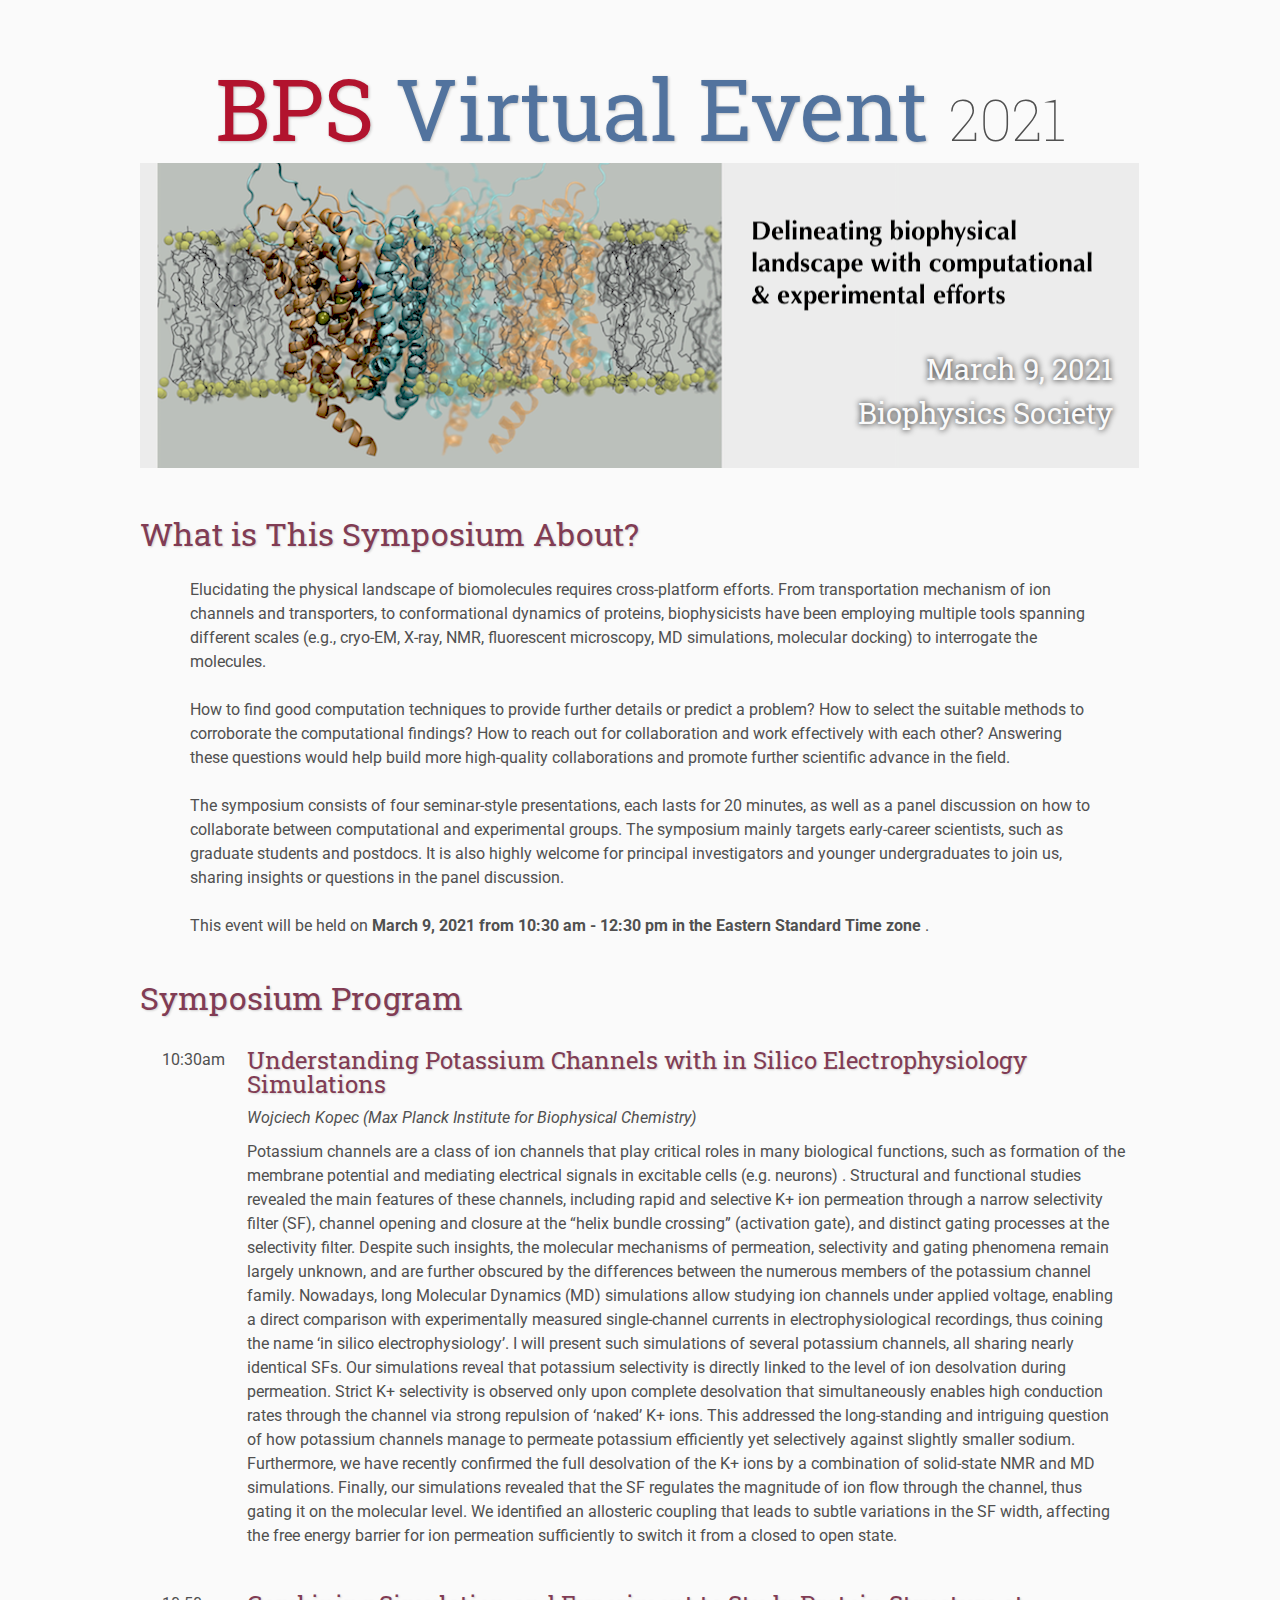
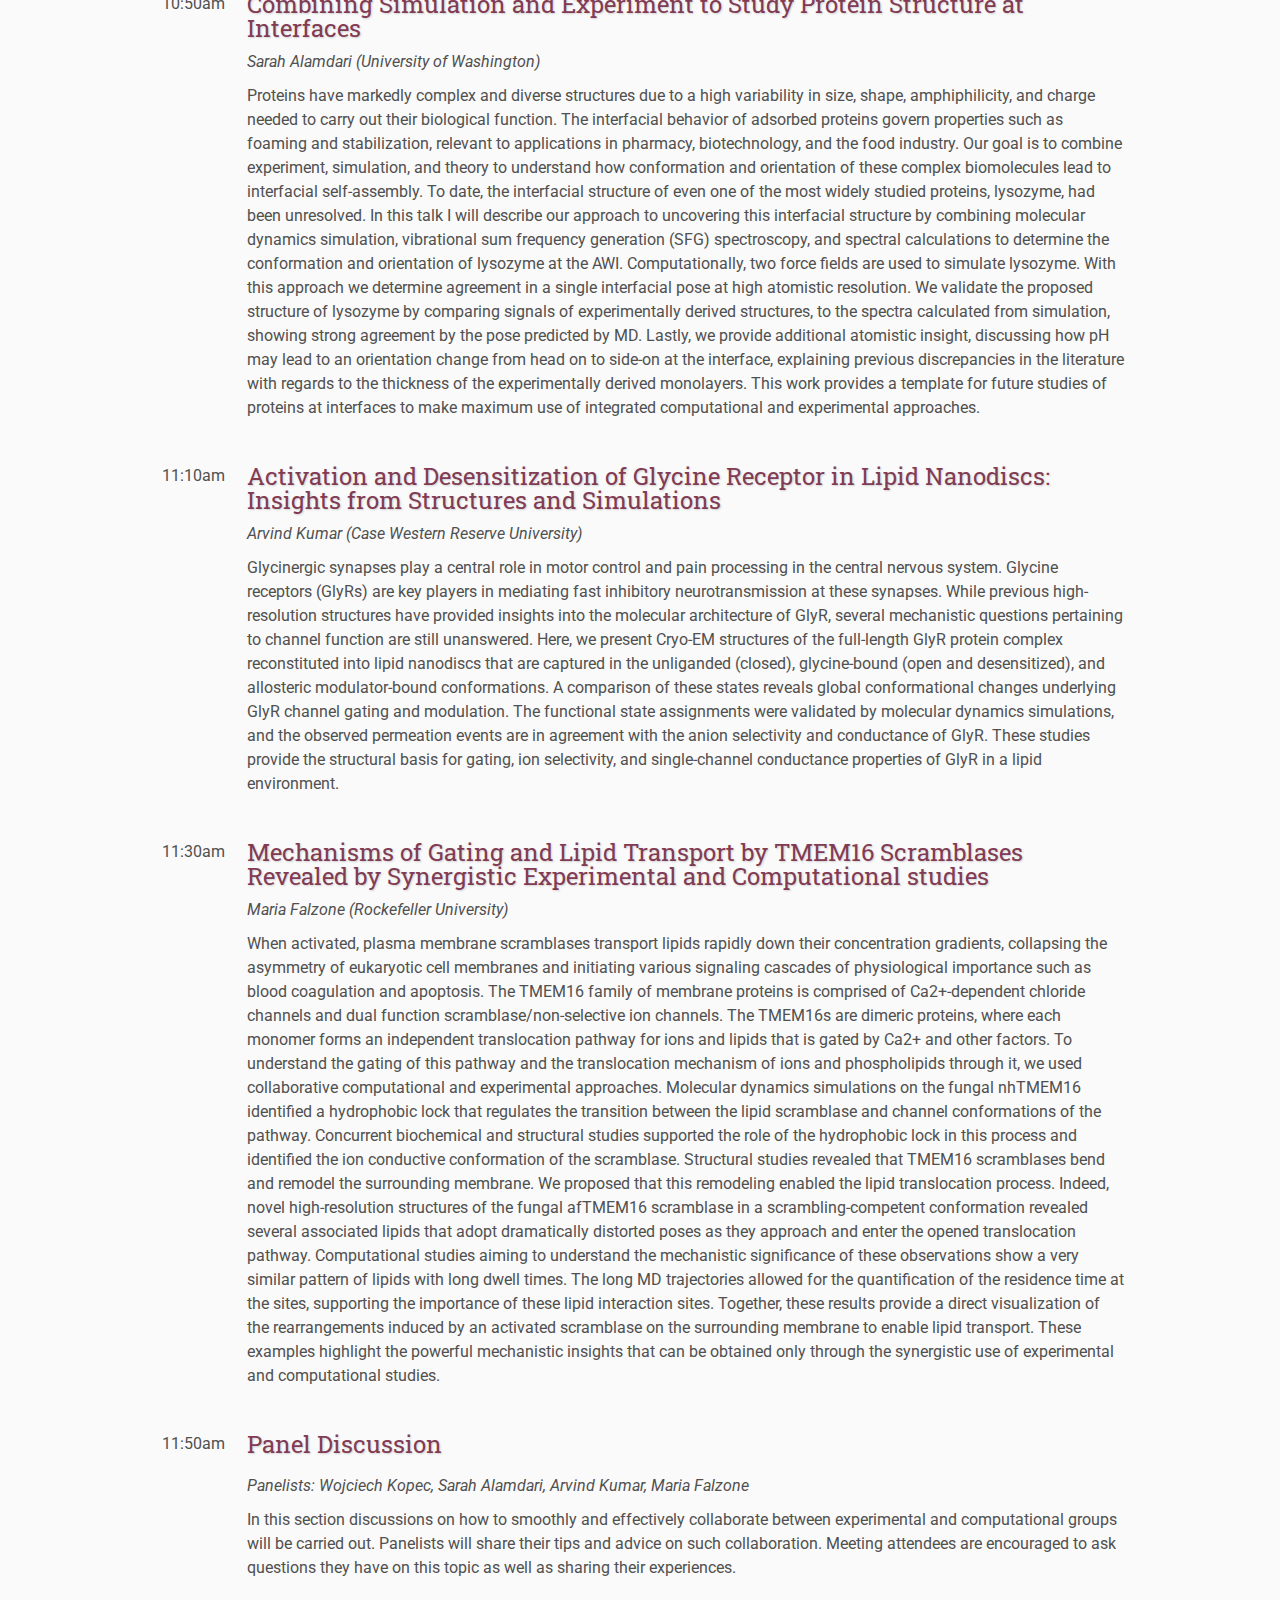
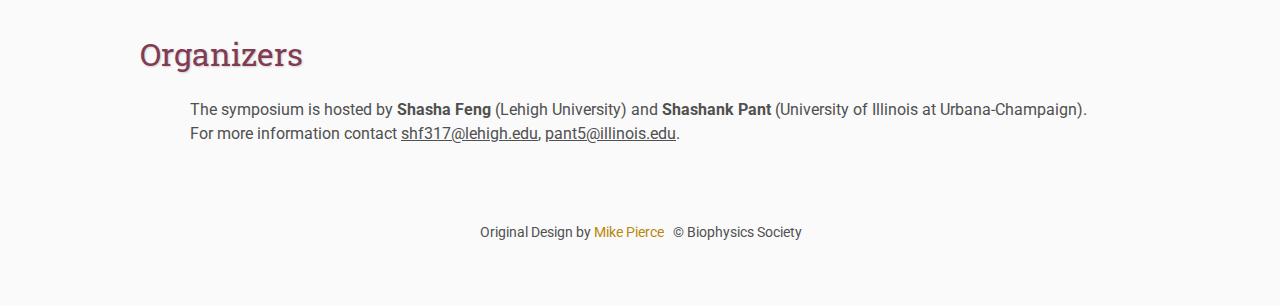
==== commit a6883e6e: "formating" ====
--- a/index.html
+++ b/index.html
@@ -17,7 +17,7 @@
     <div class="banner">
         <img src="assets/banner8.png" alt="Conference Banner">
         <div class="top-left">
-            <span class="title1">BPS</span><span class="title2">Virtual Event</span> <span class="year">2021</span>
+            <span class="title1">BPS </span><span class="title2">Virtual Event</span> <span class="year">2021</span>
         </div>
         <div class="bottom-right">
             March 9, 2021 <br> Biophysics Society
@@ -36,7 +36,7 @@
         The symposium consists of four seminar-style presentations, each lasts for 20 minutes, as well as a panel discussion on how to collaborate between computational and experimental groups. The symposium mainly targets early-career scientists, such as graduate students and postdocs. It is also highly welcome for principal investigators and younger undergraduates to join us, sharing insights or questions in the panel discussion.
     </p>
     <p>
-        This event will be held on March 9, 2021 from 10:30 am - 12:30 pm in the Eastern Standard Time zone.
+        This event will be held on <strong> March 9, 2021 from 10:30 am - 12:30 pm in the Eastern Standard Time zone </strong>.
     </p>
 
     <h2>Symposium Program</h2>
